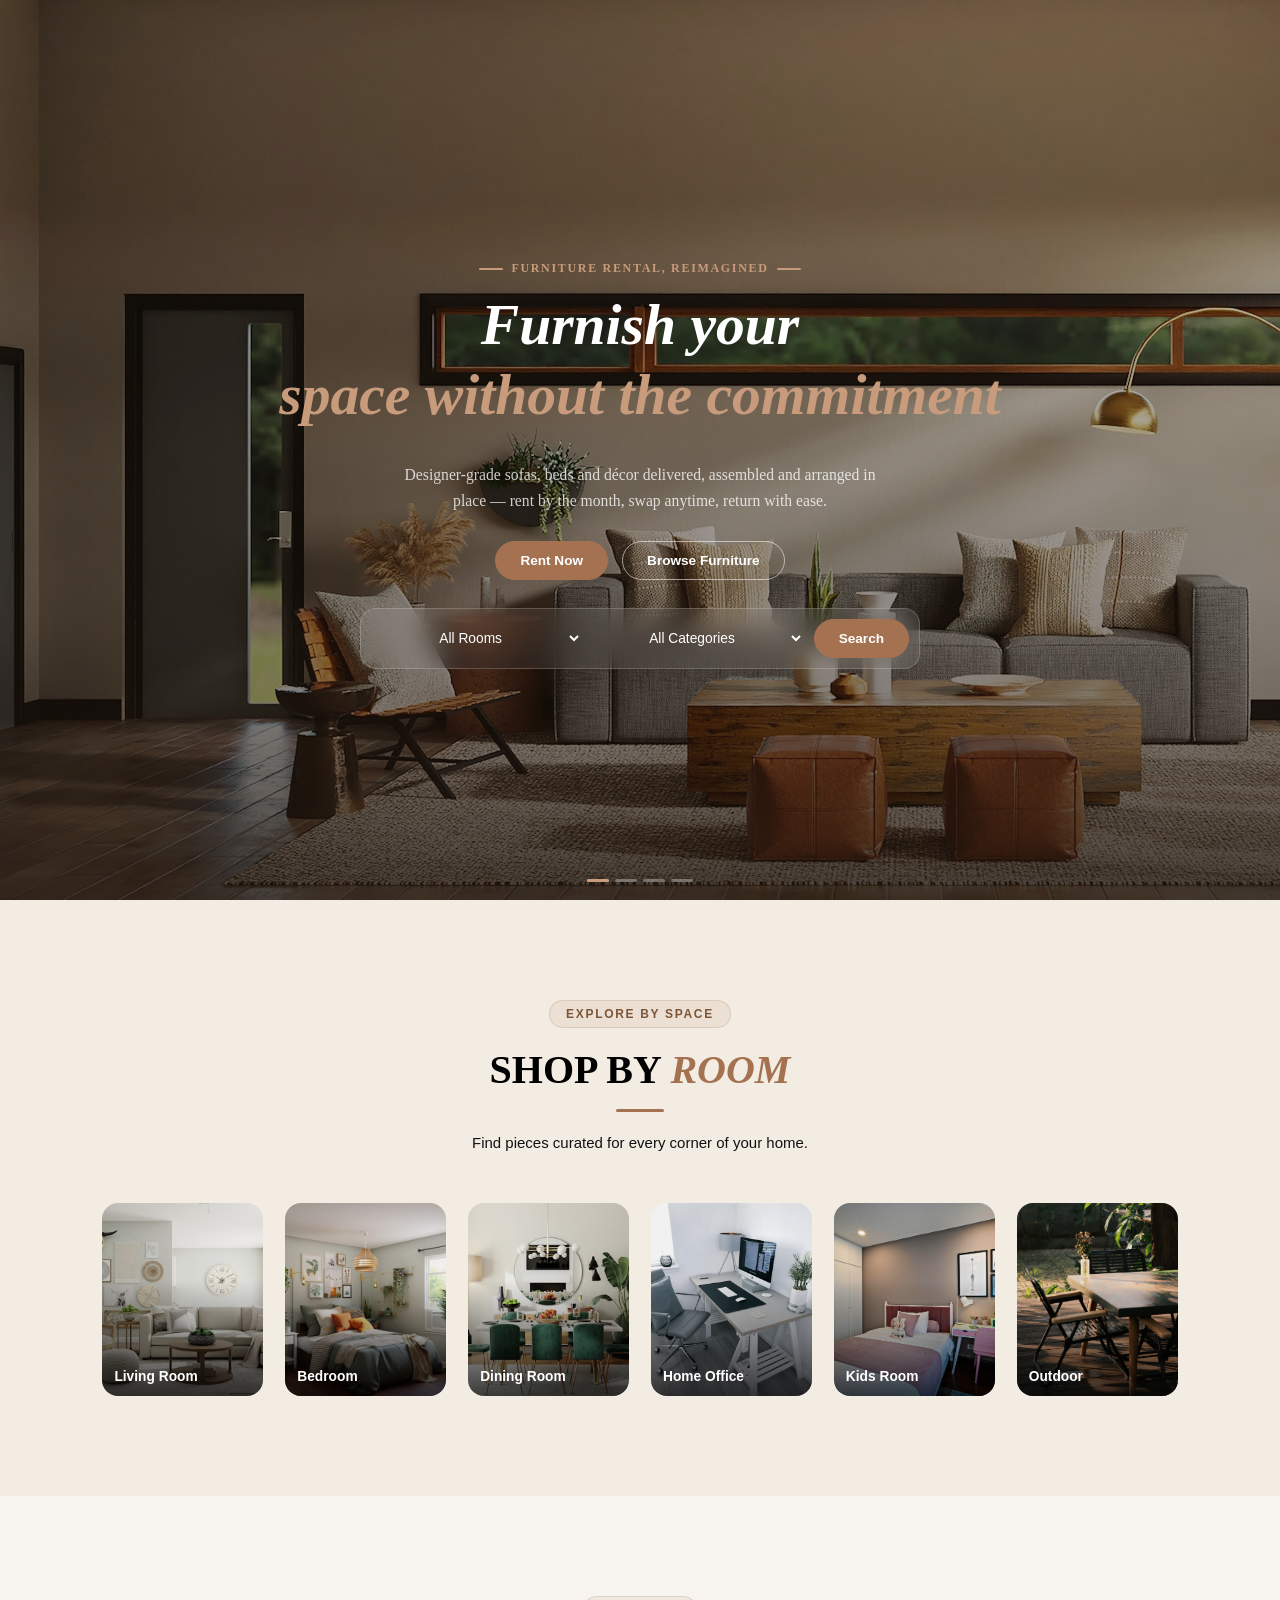
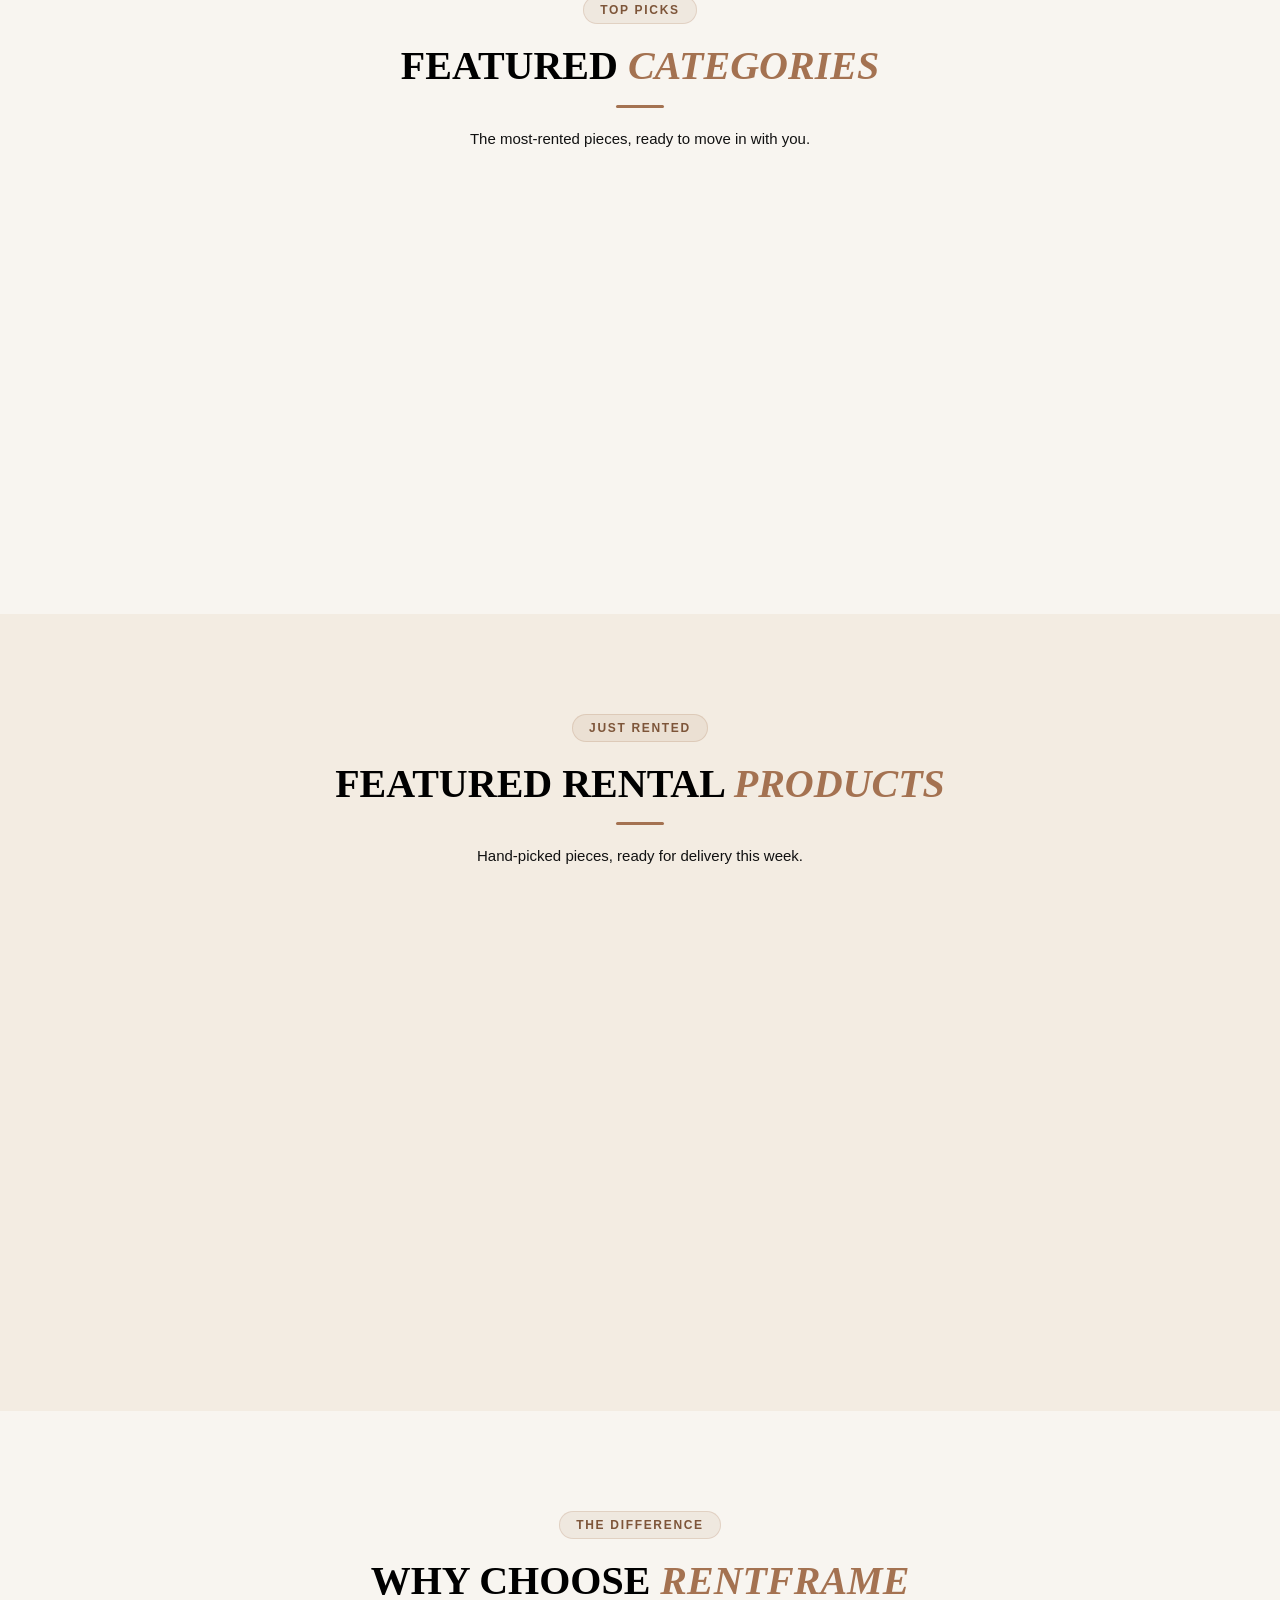
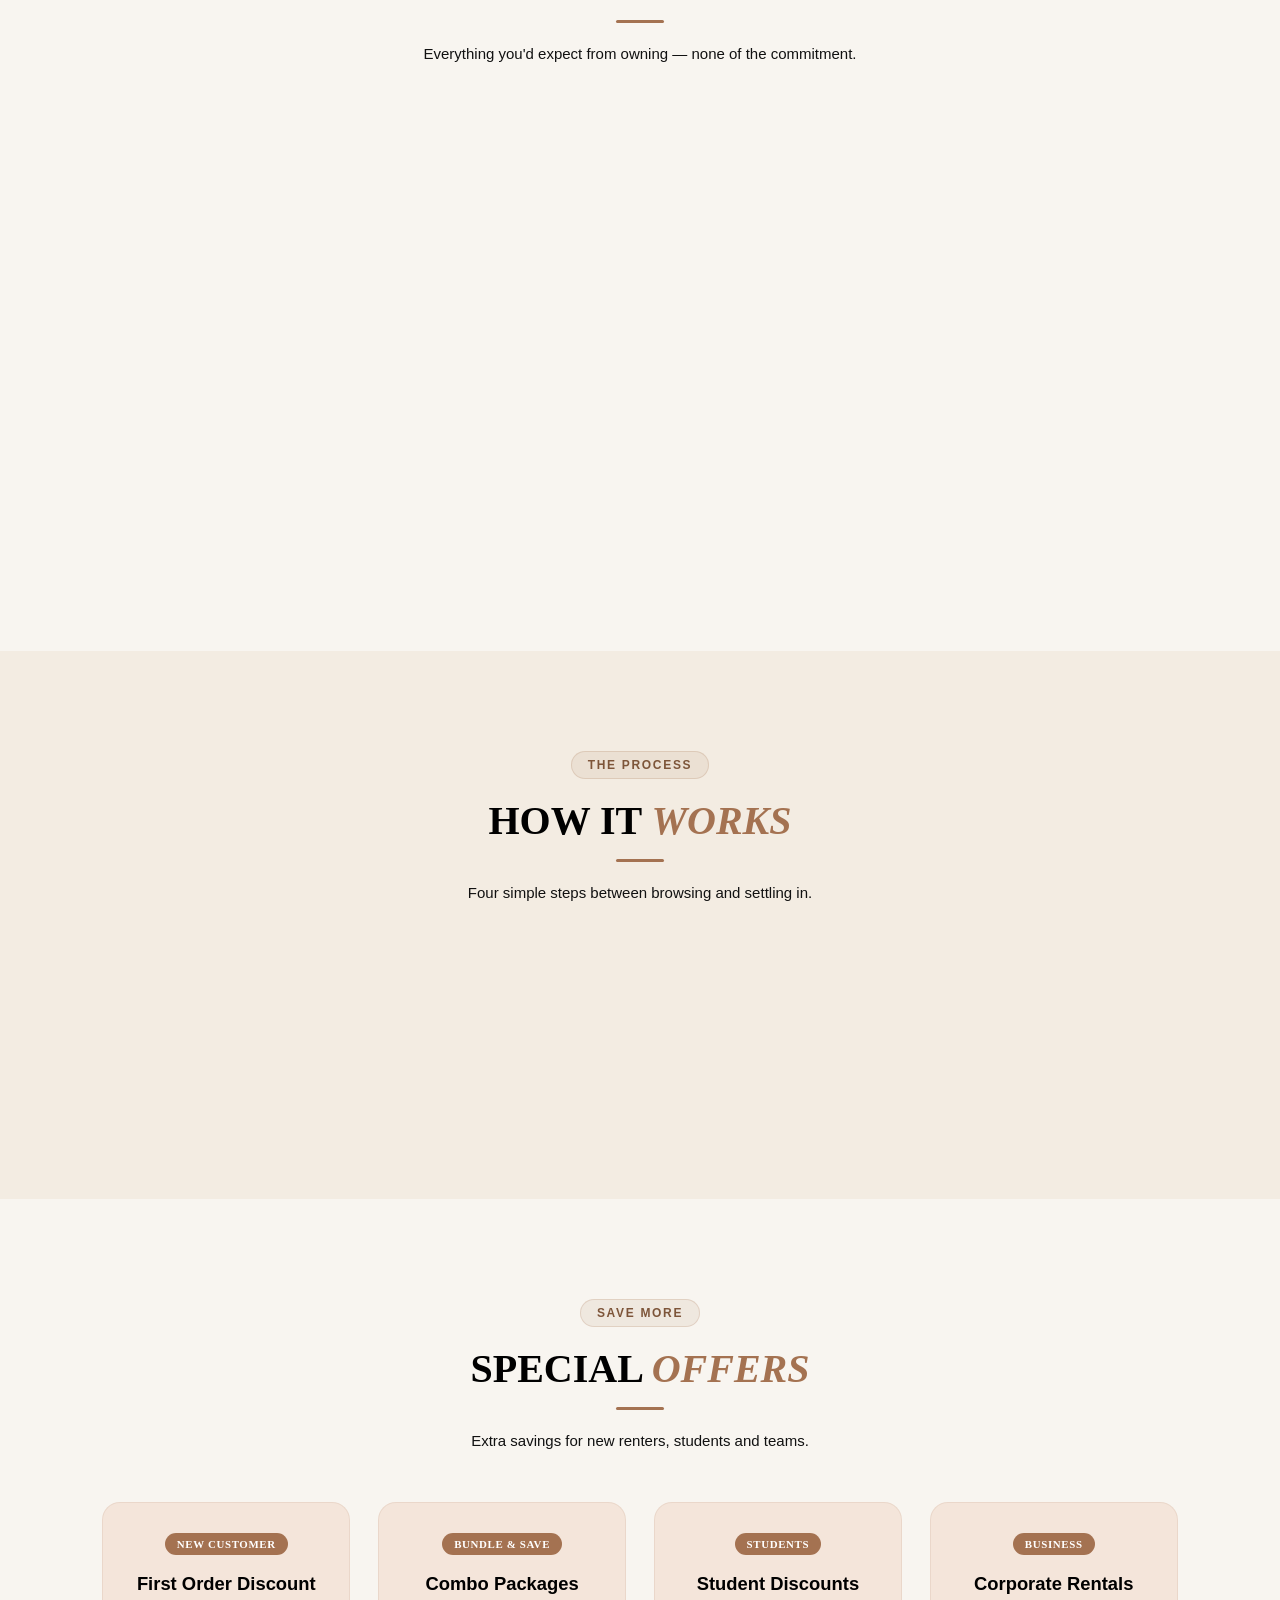
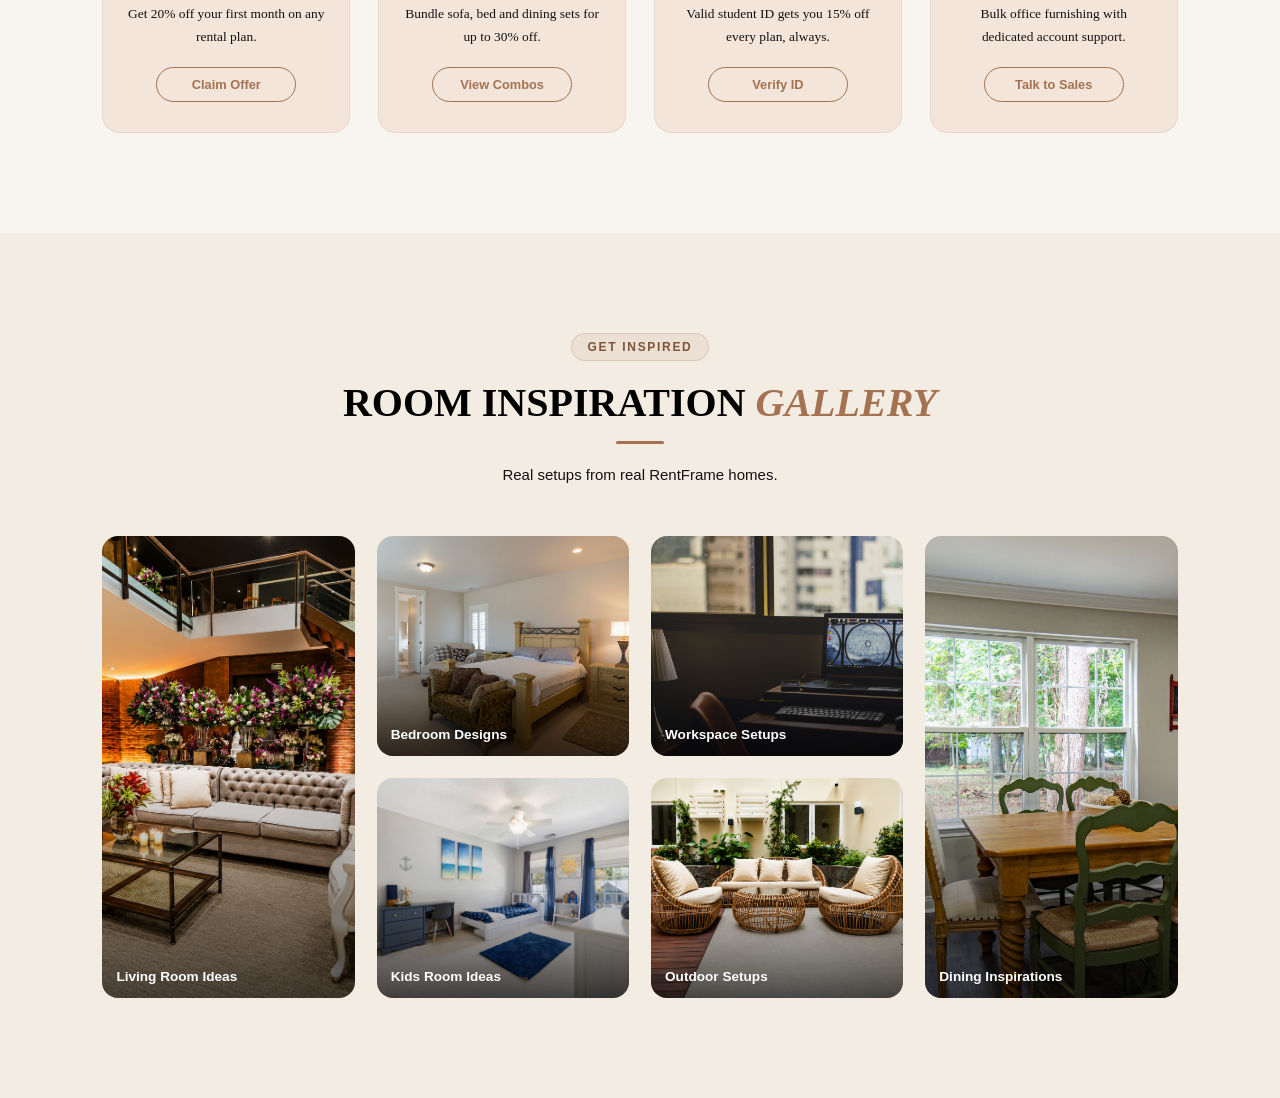
==== index.html @ 3fad18ee "Initial commit" ====
<!DOCTYPE html>
<html lang="en">

<head>
  <meta charset="UTF-8">
  <meta name="viewport" content="width=device-width, initial-scale=1.0">
  <title>Rent Frame Home page</title>
  <link rel="icon" type="image/png" href="../Images/logo.png">

  <link rel="preload" href="../css/navbar.css" as="style">
  <link rel="stylesheet" href="../global.css">

  <link rel="stylesheet" href="../index.css">
</head>

<body>
  <div id="site-navbar"></div>

  <section class="hero" id="hero">
    <div class="hero-bg" id="heroBg">
      <div class="slide slide-1 active" role="img" aria-label="Warm-toned living room scene">
        <img src="../Images/inherobg1.jpg" alt="" loading="eager" onerror="this.style.display='none'">
      </div>
      <div class="slide slide-2" role="img" aria-label="Warm-toned bedroom scene">
        <img src="../Images/inherobg1.jpg" alt="" loading="lazy" onerror="this.style.display='none'">
      </div>
      <div class="slide slide-3" role="img" aria-label="Warm-toned dining room scene">
        <img src="../Images/inherobg1.jpg" alt="" loading="lazy" onerror="this.style.display='none'">
      </div>
      <div class="slide slide-4" role="img" aria-label="Warm-toned home office scene">
        <img src="../Images/inherobg1.jpg" alt="" loading="lazy" onerror="this.style.display='none'">
      </div>
      <div class="hero-bg-dots" id="heroDots">
        <span class="active"></span><span></span><span></span><span></span>
      </div>
    </div>

    <div class="hero-inner">
      <div class="eyebrow reveal">Furniture Rental, Reimagined</div>
      <h1 class="reveal" id="heroHeadline">
        <span class="static-part">Furnish your </span><span class="cycle-word" id="cycleWord"></span><span class="caret"
          id="caret"></span>
      </h1>
      <p class="hero-desc reveal">Designer-grade sofas, beds and décor delivered, assembled and arranged in place — rent
        by the month, swap anytime, return with ease.</p>
      <div class="hero-btn-row reveal">
        <a href="#products" class="btn-primary">Rent Now</a>
        <a href="#categories" class="btn-outline">Browse Furniture</a>
      </div>
      <div class="hero-search reveal">
        <select>
          <option>All Rooms</option>
          <option>Living Room</option>
          <option>Bedroom</option>
          <option>Dining Room</option>
          <option>Home Office</option>
        </select>
        <select>
          <option>All Categories</option>
          <option>Sofas</option>
          <option>Beds</option>
          <option>Dining Sets</option>
          <option>Wardrobes</option>
        </select>
        <button class="btn-primary">Search</button>
      </div>
    </div>
  </section>

  <script>
    (function () {


      const slides = document.querySelectorAll('#heroBg .slide');
      const dots = document.querySelectorAll('#heroDots span');
      let bgIndex = 0;
      const BG_INTERVAL = 6000; // ms per slide, matches dot-fill animation

      function goToSlide(i) {
        if (!slides.length || !dots.length) return;
        slides[bgIndex].classList.remove('active');
        dots[bgIndex].classList.remove('active');
        dots[bgIndex].classList.add('done');
        bgIndex = i;
        slides[bgIndex].classList.add('active');
        dots.forEach(d => d.classList.remove('done'));
        dots[bgIndex].classList.add('active');
      }

      if (slides.length && dots.length) {
        setInterval(() => {
          const next = (bgIndex + 1) % slides.length;
          goToSlide(next);
        }, BG_INTERVAL);
      }


      const words = ['space without the commitment', 'home on your own terms', 'life without a lease', 'story, one room at a time'];
      const cycleWordEl = document.getElementById('cycleWord');

      const TYPE_SPEED = 45;     // ms per character while typing
      const DELETE_SPEED = 28;   // ms per character while deleting
      const HOLD_TIME = 1900;    // ms to hold full phrase before deleting
      const GAP_TIME = 350;      // ms pause before typing next phrase

      let wordIndex = 0;
      let charIndex = 0;
      let deleting = false;

      function typeLoop() {
        const current = words[wordIndex];

        if (!deleting) {
          charIndex++;
          cycleWordEl.textContent = current.slice(0, charIndex);
          if (charIndex === current.length) {
            deleting = true;
            setTimeout(typeLoop, HOLD_TIME);
            return;
          }
          setTimeout(typeLoop, TYPE_SPEED);
        } else {
          charIndex--;
          cycleWordEl.textContent = current.slice(0, charIndex);
          if (charIndex === 0) {
            deleting = false;
            wordIndex = (wordIndex + 1) % words.length;
            setTimeout(typeLoop, GAP_TIME);
            return;
          }
          setTimeout(typeLoop, DELETE_SPEED);
        }
      }

      if (cycleWordEl) {

        if (window.matchMedia('(prefers-reduced-motion: reduce)').matches) {
          let idx = 0;
          cycleWordEl.textContent = words[0];
          setInterval(() => {
            idx = (idx + 1) % words.length;
            cycleWordEl.textContent = words[idx];
          }, 2600);
        } else {
          typeLoop();
        }
      }


      const currentPath = window.location.pathname.split('/').pop() || 'index.html';
      document.querySelectorAll('.nav-link, .dropdown-link').forEach(link => {
        const href = link.getAttribute('href');
        if (href && href.split('/').pop() === currentPath) {
          link.classList.add('active');
        }
      });

    })();
  </script>


  <section class="section sbg2" id="shop-by-room">
    <div class="section-heading reveal">
      <span class="eyebrow">Explore by Space</span>
      <h2>Shop by <span class="accent">Room</span></h2>
      <div class="divider"></div>
      <p>Find pieces curated for every corner of your home.</p>
    </div>
    <div class="grid room-grid reveal-stagger reveal">
      <a href="#" class="room-card" style="--i:0"><img src="../Images/cat1.jpg" alt="Living room"
          loading="lazy"><span>Living Room</span></a>
      <a href="#" class="room-card" style="--i:1"><img src="../Images/cat2.jpg" alt="Bedroom"
          loading="lazy"><span>Bedroom</span></a>
      <a href="#" class="room-card" style="--i:2"><img src="../Images/cat3.jpg" alt="Dining room"
          loading="lazy"><span>Dining Room</span></a>
      <a href="#" class="room-card" style="--i:3"><img src="../Images/cat4.jpg" alt="Home office"
          loading="lazy"><span>Home Office</span></a>
      <a href="#" class="room-card" style="--i:4"><img src="../Images/cat5.jpg" alt="Kids room"
          loading="lazy"><span>Kids Room</span></a>
      <a href="#" class="room-card" style="--i:5"><img src="../Images/cat6.jpg" alt="Outdoor furniture"
          loading="lazy"><span>Outdoor</span></a>
    </div>
  </section>
  <script>
    (function () {
      const section = document.getElementById('shop-by-room');
      const cards = section.querySelectorAll('.room-card');


      const revealEls = section.querySelectorAll('.reveal, .reveal-stagger');
      if (!('IntersectionObserver' in window)) {
        revealEls.forEach(el => el.classList.add('in-view'));
      } else {
        const observer = new IntersectionObserver((entries) => {
          entries.forEach(entry => {
            if (entry.isIntersecting) {
              entry.target.classList.add('in-view');
              observer.unobserve(entry.target);
            }
          });
        }, { threshold: 0.15, rootMargin: '0px 0px -60px 0px' });
        revealEls.forEach(el => observer.observe(el));
      }

      /* ---- Touch-friendly hover: tap zooms image + label,
         second tap (or tap elsewhere) navigates/releases ---- */
      const isTouch = window.matchMedia('(hover: none)').matches;

      if (isTouch) {
        cards.forEach(card => {
          card.addEventListener('click', function (e) {
            if (!card.classList.contains('tapped')) {
              e.preventDefault();
              cards.forEach(c => c.classList.remove('tapped'));
              card.classList.add('tapped');
            }

          });
        });

        document.addEventListener('click', function (e) {
          if (!e.target.closest('.room-card')) {
            cards.forEach(c => c.classList.remove('tapped'));
          }
        });
      }
    })();
  </script>

  <section class="section sbg1" id="featured-categories">
    <div class="section-heading reveal">
      <span class="eyebrow">Top Picks</span>
      <h2>Featured <span class="accent">Categories</span></h2>
      <div class="divider"></div>
      <p>The most-rented pieces, ready to move in with you.</p>
    </div>
    <div class="grid cat-chip-grid reveal-stagger reveal">
      <div class="glass-card cat-chip" style="--i:0">
        <div class="cat-chip-icon"><svg viewBox="0 0 24 24" fill="none" stroke="currentColor" stroke-width="1.8">
            <rect x="3" y="10" width="18" height="7" rx="2" />
            <path d="M5 17v3M19 17v3M5 10V7a2 2 0 012-2h10a2 2 0 012 2v3" />
          </svg></div><b>Sofas</b>
      </div>
      <div class="glass-card cat-chip" style="--i:1">
        <div class="cat-chip-icon"><svg viewBox="0 0 24 24" fill="none" stroke="currentColor" stroke-width="1.8">
            <path d="M3 10v9M21 10v9M3 14h18M6 10V6a2 2 0 012-2h8a2 2 0 012 2v4" />
          </svg></div><b>Beds</b>
      </div>
      <div class="glass-card cat-chip" style="--i:2">
        <div class="cat-chip-icon"><svg viewBox="0 0 24 24" fill="none" stroke="currentColor" stroke-width="1.8">
            <rect x="4" y="6" width="16" height="9" rx="2" />
            <path d="M6 15v3M18 15v3" />
          </svg></div><b>Mattresses</b>
      </div>
      <div class="glass-card cat-chip" style="--i:3">
        <div class="cat-chip-icon"><svg viewBox="0 0 24 24" fill="none" stroke="currentColor" stroke-width="1.8">
            <path d="M4 16h16M6 16V9a2 2 0 012-2h8a2 2 0 012 2v7M9 16v3M15 16v3" />
          </svg></div><b>Dining Sets</b>
      </div>
      <div class="glass-card cat-chip" style="--i:4">
        <div class="cat-chip-icon"><svg viewBox="0 0 24 24" fill="none" stroke="currentColor" stroke-width="1.8">
            <rect x="4" y="4" width="16" height="11" rx="1.5" />
            <path d="M9 20h6M12 15v5" />
          </svg></div><b>TV Units</b>
      </div>
      <div class="glass-card cat-chip" style="--i:5">
        <div class="cat-chip-icon"><svg viewBox="0 0 24 24" fill="none" stroke="currentColor" stroke-width="1.8">
            <path d="M4 20V9l8-5 8 5v11M9 20v-6h6v6" />
          </svg></div><b>Study Tables</b>
      </div>
      <div class="glass-card cat-chip" style="--i:6">
        <div class="cat-chip-icon"><svg viewBox="0 0 24 24" fill="none" stroke="currentColor" stroke-width="1.8">
            <rect x="5" y="3" width="14" height="18" rx="2" />
            <path d="M12 3v18" />
          </svg></div><b>Wardrobes</b>
      </div>
      <div class="glass-card cat-chip" style="--i:7">
        <div class="cat-chip-icon"><svg viewBox="0 0 24 24" fill="none" stroke="currentColor" stroke-width="1.8">
            <rect x="3" y="12" width="18" height="4" rx="1" />
            <path d="M5 16v3M19 16v3" />
          </svg></div><b>Coffee Tables</b>
      </div>
    </div>
  </section>
  <script>
    (function () {
      const section = document.getElementById('featured-categories');
      const chips = section.querySelectorAll('.cat-chip');


      const revealEls = section.querySelectorAll('.reveal, .reveal-stagger');
      if (!('IntersectionObserver' in window)) {
        revealEls.forEach(el => el.classList.add('in-view'));
      } else {
        const observer = new IntersectionObserver((entries) => {
          entries.forEach(entry => {
            if (entry.isIntersecting) {
              entry.target.classList.add('in-view');
              observer.unobserve(entry.target);
            }
          });
        }, { threshold: 0.15, rootMargin: '0px 0px -60px 0px' });
        revealEls.forEach(el => observer.observe(el));
      }


      chips.forEach(chip => {
        chip.addEventListener('click', () => {
          chips.forEach(c => c.classList.remove('tapped'));
          chip.classList.add('tapped');
          const category = chip.querySelector('b').textContent.trim();


          console.log('Selected category:', category);
        });
      });
    })();
  </script>

  <section class="section sbg2" id="products">
    <div class="section-heading reveal">
      <span class="eyebrow">Just Rented</span>
      <h2>Featured Rental <span class="accent">Products</span></h2>
      <div class="divider"></div>
      <p>Hand-picked pieces, ready for delivery this week.</p>
    </div>
    <div class="grid product-grid reveal-stagger reveal">
      <div class="glass-card product-card" style="--i:0">
        <div class="product-media">
          <img src="../Images/fea1.jpg" alt="Modular sofa set" loading="lazy">
          <button class="product-wishlist" aria-label="Add to wishlist"><svg viewBox="0 0 24 24" fill="none"
              stroke="currentColor" stroke-width="1.8">
              <path
                d="M12 21s-7.5-4.9-10-9.2C.4 8.4 2 4.5 5.7 4a5 5 0 016.3 2.6A5 5 0 0118.3 4c3.7.5 5.3 4.4 3.7 7.8C19.5 16.1 12 21 12 21z" />
            </svg></button>

        </div>
        <div class="product-info">
          <div class="p-cat">Living Room</div>
          <h4>Modular Sofa Set — 5 Seater</h4>
          <div class="p-rating"><span class="stars">★★★★★</span> 4.8 (216)</div>
          <div class="p-price"><span class="now">₹1,299/mo</span><span class="old">₹1,899</span></div>
          <a href="service-detail.html" class="btn-primary btn-sm">Rent Now</a>
        </div>
      </div>
      <div class="glass-card product-card" style="--i:1">
        <div class="product-media">
          <img src="../Images/fea2.jpg" alt="Queen bed frame" loading="lazy">
          <button class="product-wishlist" aria-label="Add to wishlist"><svg viewBox="0 0 24 24" fill="none"
              stroke="currentColor" stroke-width="1.8">
              <path
                d="M12 21s-7.5-4.9-10-9.2C.4 8.4 2 4.5 5.7 4a5 5 0 016.3 2.6A5 5 0 0118.3 4c3.7.5 5.3 4.4 3.7 7.8C19.5 16.1 12 21 12 21z" />
            </svg></button>

        </div>
        <div class="product-info">
          <div class="p-cat">Bedroom</div>
          <h4>Wooden Queen Bed Frame</h4>
          <div class="p-rating"><span class="stars">★★★★★</span> 4.7 (184)</div>
          <div class="p-price"><span class="now">₹899/mo</span><span class="old">₹1,299</span></div>
          <a href="service-detail.html" class="btn-primary btn-sm">Rent Now</a>
        </div>
      </div>
      <div class="glass-card product-card" style="--i:2">
        <div class="product-media">
          <img src="../Images/cat7.png" alt="Six seater dining set" loading="lazy">
          <button class="product-wishlist" aria-label="Add to wishlist"><svg viewBox="0 0 24 24" fill="none"
              stroke="currentColor" stroke-width="1.8">
              <path
                d="M12 21s-7.5-4.9-10-9.2C.4 8.4 2 4.5 5.7 4a5 5 0 016.3 2.6A5 5 0 0118.3 4c3.7.5 5.3 4.4 3.7 7.8C19.5 16.1 12 21 12 21z" />
            </svg></button>

        </div>
        <div class="product-info">
          <div class="p-cat">Dining</div>
          <h4>6-Seater Dining Set</h4>
          <div class="p-rating"><span class="stars">★★★★★</span> 4.9 (97)</div>
          <div class="p-price"><span class="now">₹1,099/mo</span><span class="old">₹1,599</span></div>
          <a href="service-detail.html" class="btn-primary btn-sm">Rent Now</a>
        </div>
      </div>
      <div class="glass-card product-card" style="--i:3">
        <div class="product-media">
          <img src="../Images/fea4.jpg" alt="Ergonomic office desk setup" loading="lazy">
          <button class="product-wishlist" aria-label="Add to wishlist"><svg viewBox="0 0 24 24" fill="none"
              stroke="currentColor" stroke-width="1.8">
              <path
                d="M12 21s-7.5-4.9-10-9.2C.4 8.4 2 4.5 5.7 4a5 5 0 016.3 2.6A5 5 0 0118.3 4c3.7.5 5.3 4.4 3.7 7.8C19.5 16.1 12 21 12 21z" />
            </svg></button>

        </div>
        <div class="product-info">
          <div class="p-cat">Home Office</div>
          <h4>Ergonomic Desk &amp; Chair Set</h4>
          <div class="p-rating"><span class="stars">★★★★★</span> 4.6 (142)</div>
          <div class="p-price"><span class="now">₹749/mo</span><span class="old">₹1,099</span></div>
          <a href="service-detail.html" class="btn-primary btn-sm">Rent Now</a>
        </div>
      </div>
    </div>
  </section>
  <script>
    (function () {
      const section = document.getElementById('products');


      const revealEls = section.querySelectorAll('.reveal, .reveal-stagger');
      if (!('IntersectionObserver' in window)) {
        revealEls.forEach(el => el.classList.add('in-view'));
      } else {
        const observer = new IntersectionObserver((entries) => {
          entries.forEach(entry => {
            if (entry.isIntersecting) {
              entry.target.classList.add('in-view');
              observer.unobserve(entry.target);
            }
          });
        }, { threshold: 0.15, rootMargin: '0px 0px -60px 0px' });
        revealEls.forEach(el => observer.observe(el));
      }


      section.querySelectorAll('.product-wishlist').forEach(btn => {
        btn.addEventListener('click', (e) => {
          e.preventDefault();
          e.stopPropagation();
          btn.classList.toggle('active');
          const title = btn.closest('.product-card').querySelector('h4').textContent.trim();
          console.log(btn.classList.contains('active') ? `Added to wishlist: ${title}` : `Removed from wishlist: ${title}`);

        });
      });


      section.querySelectorAll('.product-quick').forEach(btn => {
        btn.addEventListener('click', () => {
          const card = btn.closest('.product-card');
          const title = card.querySelector('h4').textContent.trim();
          const price = card.querySelector('.p-price .now').textContent.trim();
          const img = card.querySelector('img').src;

          console.log('Quick view:', { title, price, img });
          alert(`${title}\n${price}\n\n(Hook this up to your quick-view modal.)`);
        });
      });


      const isTouch = window.matchMedia('(hover: none)').matches;
      if (isTouch) {
        section.querySelectorAll('.product-card').forEach(card => {
          card.addEventListener('click', function (e) {
            if (e.target.closest('.product-wishlist, .product-quick, .btn-primary')) return;
            section.querySelectorAll('.product-card').forEach(c => { if (c !== card) c.classList.remove('touched'); });
            card.classList.toggle('touched');
          });
        });
      }
    })();
  </script>


  <section class="section sbg1" id="why-choose">
    <div class="section-heading reveal">
      <span class="eyebrow">The Difference</span>
      <h2>Why Choose <span class="accent">RentFrame</span></h2>
      <div class="divider"></div>
      <p>Everything you'd expect from owning — none of the commitment.</p>
    </div>
    <div class="grid why-grid reveal-stagger reveal">
      <div class="glass-card why-card" style="--i:0">
        <div class="why-icon"><svg viewBox="0 0 24 24" fill="none" stroke="currentColor" stroke-width="1.8">
            <rect x="1" y="6" width="15" height="12" rx="1.5" />
            <path d="M16 10h4l3 3v5h-7z" />
          </svg></div>
        <h4>Free Delivery &amp; Installation</h4>
        <p>Our crew delivers, assembles and clears packaging — no effort on your part.</p>
      </div>
      <div class="glass-card why-card" style="--i:1">
        <div class="why-icon"><svg viewBox="0 0 24 24" fill="none" stroke="currentColor" stroke-width="1.8">
            <path d="M17 9V7a5 5 0 00-10 0v2M5 9h14l-1 12H6L5 9z" />
          </svg></div>
        <h4>Affordable Monthly Plans</h4>
        <p>Spread the cost across flexible terms starting from just ₹399/month.</p>
      </div>
      <div class="glass-card why-card" style="--i:2">
        <div class="why-icon"><svg viewBox="0 0 24 24" fill="none" stroke="currentColor" stroke-width="1.8">
            <path d="M5 12l5 5L19 7" />
          </svg></div>
        <h4>Easy Returns</h4>
        <p>Book a pickup online — no penalties for standard wear and tear.</p>
      </div>
      <div class="glass-card why-card" style="--i:3">
        <div class="why-icon"><svg viewBox="0 0 24 24" fill="none" stroke="currentColor" stroke-width="1.8">
            <path d="M12 2l3 6 7 1-5 5 1 7-6-3-6 3 1-7-5-5 7-1z" />
          </svg></div>
        <h4>Premium Quality Furniture</h4>
        <p>Every piece is quality-checked and cleaned before it reaches your door.</p>
      </div>
      <div class="glass-card why-card" style="--i:4">
        <div class="why-icon"><svg viewBox="0 0 24 24" fill="none" stroke="currentColor" stroke-width="1.8">
            <circle cx="12" cy="12" r="9" />
            <path d="M12 7v5l3 3" />
          </svg></div>
        <h4>Regular Maintenance</h4>
        <p>Scheduled check-ins keep every rented piece in top condition.</p>
      </div>
      <div class="glass-card why-card" style="--i:5">
        <div class="why-icon"><svg viewBox="0 0 24 24" fill="none" stroke="currentColor" stroke-width="1.8">
            <path d="M4 4l16 16M4 20L20 4" />
          </svg></div>
        <h4>Flexible Rental Duration</h4>
        <p>Rent for 3, 12 or 24 months — switch or extend whenever needed.</p>
      </div>
    </div>
  </section>
  <script>
    (function () {
      const section = document.getElementById('why-choose');


      const revealEls = section.querySelectorAll('.reveal, .reveal-stagger');
      if (!('IntersectionObserver' in window)) {
        revealEls.forEach(el => el.classList.add('in-view'));
      } else {
        const observer = new IntersectionObserver((entries) => {
          entries.forEach(entry => {
            if (entry.isIntersecting) {
              entry.target.classList.add('in-view');
              observer.unobserve(entry.target);
            }
          });
        }, { threshold: 0.15, rootMargin: '0px 0px -60px 0px' });
        revealEls.forEach(el => observer.observe(el));
      }


      const isTouch = window.matchMedia('(hover: none)').matches;
      if (isTouch) {
        section.querySelectorAll('.why-card').forEach(card => {
          card.addEventListener('click', function () {
            section.querySelectorAll('.why-card').forEach(c => { if (c !== card) c.classList.remove('tapped'); });
            card.classList.toggle('tapped');
          });
        });
      }
    })();
  </script>
  <section class="section sbg2" id="how-it-works">
    <div class="section-heading reveal">
      <span class="eyebrow">The Process</span>
      <h2>How It <span class="accent">Works</span></h2>
      <div class="divider"></div>
      <p>Four simple steps between browsing and settling in.</p>
    </div>
    <div class="grid how-grid reveal-stagger reveal">
      <div class="how-step" style="--i:0">
        <div class="how-num">01</div>
        <h4>Browse Products</h4>
        <p>Filter by room, style and budget to build your rental cart.</p>
      </div>
      <div class="how-step" style="--i:1">
        <div class="how-num">02</div>
        <h4>Choose Rental Duration</h4>
        <p>Pick a term that suits your stay — 3, 12 or 24 months.</p>
      </div>
      <div class="how-step" style="--i:2">
        <div class="how-num">03</div>
        <h4>Schedule Delivery</h4>
        <p>Choose a delivery window that fits your schedule.</p>
      </div>
      <div class="how-step" style="--i:3">
        <div class="how-num">04</div>
        <h4>Enjoy Your Furniture</h4>
        <p>We assemble it in place — you just move in and relax.</p>
      </div>
    </div>
  </section>
  <script>
    (function () {
      const section = document.getElementById('how-it-works');


      const revealEls = section.querySelectorAll('.reveal, .reveal-stagger');
      if (!('IntersectionObserver' in window)) {
        revealEls.forEach(el => el.classList.add('in-view'));
      } else {
        const observer = new IntersectionObserver((entries) => {
          entries.forEach(entry => {
            if (entry.isIntersecting) {
              entry.target.classList.add('in-view');
              observer.unobserve(entry.target);
            }
          });
        }, { threshold: 0.15, rootMargin: '0px 0px -60px 0px' });
        revealEls.forEach(el => observer.observe(el));
      }


      const isTouch = window.matchMedia('(hover: none)').matches;
      if (isTouch) {
        section.querySelectorAll('.how-step').forEach(step => {
          step.addEventListener('click', function () {
            section.querySelectorAll('.how-step').forEach(s => { if (s !== step) s.classList.remove('tapped'); });
            step.classList.toggle('tapped');
          });
        });
      }
    })();
  </script>

  <section class="section sbg1" id="offers">
    <div class="section-heading reveal">
      <span class="eyebrow">Save More</span>
      <h2>Special <span class="accent">Offers</span></h2>
      <div class="divider"></div>
      <p>Extra savings for new renters, students and teams.</p>
    </div>
    <div class="grid offer-grid reveal-stagger reveal">
      <div class="glass-card offer-card" style="--i:0">
        <span class="offer-tag">New Customer</span>
        <h4>First Order Discount</h4>
        <p>Get 20% off your first month on any rental plan.</p>
        <a href="#" class="btn-outline btn-sm">Claim Offer</a>
      </div>
      <div class="glass-card offer-card" style="--i:1">
        <span class="offer-tag">Bundle &amp; Save</span>
        <h4>Combo Packages</h4>
        <p>Bundle sofa, bed and dining sets for up to 30% off.</p>
        <a href="#" class="btn-outline btn-sm">View Combos</a>
      </div>
      <div class="glass-card offer-card" style="--i:2">
        <span class="offer-tag">Students</span>
        <h4>Student Discounts</h4>
        <p>Valid student ID gets you 15% off every plan, always.</p>
        <a href="#" class="btn-outline btn-sm">Verify ID</a>
      </div>
      <div class="glass-card offer-card" style="--i:3">
        <span class="offer-tag">Business</span>
        <h4>Corporate Rentals</h4>
        <p>Bulk office furnishing with dedicated account support.</p>
        <a href="#" class="btn-outline btn-sm">Talk to Sales</a>
      </div>
    </div>
  </section>
  <script>
    (function () {
      const section = document.getElementById('offers');


      const revealEls = section.querySelectorAll('.reveal, .reveal-stagger');
      if (!('IntersectionObserver' in window)) {
        revealEls.forEach(el => el.classList.add('in-view'));
      } else {
        const observer = new IntersectionObserver((entries) => {
          entries.forEach(entry => {
            if (entry.isIntersecting) {
              entry.target.classList.add('in-view');
              observer.unobserve(entry.target);
            }
          });
        }, { threshold: 0.15, rootMargin: '0px 0px -60px 0px' });
        revealEls.forEach(el => observer.observe(el));
      }


      section.querySelectorAll('.offer-card a').forEach(link => {
        link.addEventListener('click', function (e) {
          const card = link.closest('.offer-card');
          const offerName = card.querySelector('h4').textContent.trim();
          console.log('Offer clicked:', offerName);


        });
      });
    })();
  </script>

  <section class="section sbg2" id="gallery">
    <div class="section-heading reveal">
      <span class="eyebrow">Get Inspired</span>
      <h2>Room Inspiration <span class="accent">Gallery</span></h2>
      <div class="divider"></div>
      <p>Real setups from real RentFrame homes.</p>
    </div>
    <div class="grid gallery-grid reveal-stagger reveal">
      <div class="gallery-item tall" style="--i:0"><img src="../Images/gal7.png" alt="Living room idea"
          loading="lazy"><span class="g-label">Living Room Ideas</span></div>
      <div class="gallery-item" style="--i:1"><img src="../Images/gal2.jpg" alt="Bedroom design" loading="lazy"><span
          class="g-label">Bedroom Designs</span></div>
      <div class="gallery-item" style="--i:2"><img src="../Images/gal3.jpg" alt="Workspace setup" loading="lazy"><span
          class="g-label">Workspace Setups</span></div>
      <div class="gallery-item tall" style="--i:3"><img src="../Images/gal5.jpg" alt="Dining inspiration"
          loading="lazy"><span class="g-label">Dining Inspirations</span></div>
      <div class="gallery-item" style="--i:4"><img src="../Images/gal4.jpg" alt="Kids room design" loading="lazy"><span
          class="g-label">Kids Room Ideas</span></div>
      <div class="gallery-item" style="--i:5"><img src="../Images/gal8.png" alt="Outdoor patio setup"
          loading="lazy"><span class="g-label">Outdoor Setups</span></div>
    </div>
  </section>
  <script>
    (function () {
      const section = document.getElementById('gallery');
      const items = section.querySelectorAll('.gallery-item');


      const revealEls = section.querySelectorAll('.reveal, .reveal-stagger');
      if (!('IntersectionObserver' in window)) {
        revealEls.forEach(el => el.classList.add('in-view'));
      } else {
        const observer = new IntersectionObserver((entries) => {
          entries.forEach(entry => {
            if (entry.isIntersecting) {
              entry.target.classList.add('in-view');
              observer.unobserve(entry.target);
            }
          });
        }, { threshold: 0.15, rootMargin: '0px 0px -60px 0px' });
        revealEls.forEach(el => observer.observe(el));
      }


      const lightbox = document.createElement('div');
      lightbox.className = 'gallery-lightbox';
      lightbox.innerHTML = `
    <div class="gallery-lightbox-inner">
      <img src="" alt="">
      <span class="gallery-lightbox-caption"></span>
      <button class="gallery-lightbox-close" aria-label="Close">&times;</button>
    </div>`;
      document.body.appendChild(lightbox);

      const lbImg = lightbox.querySelector('img');
      const lbCaption = lightbox.querySelector('.gallery-lightbox-caption');
      const lbClose = lightbox.querySelector('.gallery-lightbox-close');

      items.forEach(item => {
        item.addEventListener('click', () => {
          const img = item.querySelector('img');
          lbImg.src = img.src;
          lbImg.alt = img.alt;
          lbCaption.textContent = item.querySelector('.g-label').textContent;
          lightbox.classList.add('active');
          document.body.style.overflow = 'hidden';
        });
      });

      function closeLightbox() {
        lightbox.classList.remove('active');
        document.body.style.overflow = '';
      }
      lbClose.addEventListener('click', closeLightbox);
      lightbox.addEventListener('click', (e) => { if (e.target === lightbox) closeLightbox(); });
      document.addEventListener('keydown', (e) => { if (e.key === 'Escape') closeLightbox(); });
    })();
  </script>



  <script src="../js/navbar.js"></script>
  <div id="site-footer"></div>
  <script src="../js/footer.js"></script>
</body>

</html>
---- css/navbar.css ----
.navbar {
  position: fixed;
  top: 0;
  left: 0;
  right: 0;
  z-index: 1000;
  background: var(--card-bg);
  border-bottom: 1px solid var(--border);
  transition: background 0.3s ease, box-shadow 0.3s ease, border-color 0.3s ease;
}

.navbar.scrolled {
  box-shadow: var(--hover);
}

.navbar-container {
  margin: 0 auto;
  display: flex;
  align-items: center;
  justify-content: space-between;
  padding: 16px 8%;
  gap: 24px;
}


.navbar-logo {
  display: flex;
  align-items: center;
  gap: 11px;
  text-decoration: none;
  flex-shrink: 0;
}

.navbar-logo-icon-wrap {
  width: 35px;
  height: 35px;
  border-radius: 12px;
  padding: 4px;
  background: linear-gradient(135deg, var(--primary-light), var(--primary-dark));
  display: flex;
  align-items: center;
  justify-content: center;
  overflow: hidden;
  flex-shrink: 0;
  box-shadow: 0 6px 16px rgba(164, 114, 81, 0.32);
}

.navbar-logo-icon {
  width: 100%;
  height: 100%;
  object-fit: cover;
  display: block;
}

.navbar-logo-icon-fallback {
  color: #ffffff;
  font-family: 'Poppins', sans-serif;
  font-weight: 700;
  font-size: 19px;
}

.navbar-logo-text {
  font-family: 'Poppins', sans-serif;
  font-weight: 700;
  font-size: 22px;
  letter-spacing: -0.01em;
  color: var(--text-one);
  white-space: nowrap;
}

.navbar-logo-text span {
  color: var(--primary);
}


.navbar-menu {
  display: flex;
  align-items: center;
}

.navbar-list {
  display: flex;
  align-items: center;
  gap: 34px;
  list-style: none;
  margin: 0;
  padding: 0;
}

.nav-item {
  position: relative;
  display: flex;
  align-items: center;
}

.nav-link {
  font-family: 'Inter', sans-serif;
  font-weight: 600;
  font-size: 14.5px;
  color: var(--text-second);
  text-decoration: none;
  padding: 8px 1px;
  position: relative;
  transition: color 0.2s ease;
  white-space: nowrap;
}

.nav-link::after {
  content: "";
  position: absolute;
  left: 0;
  bottom: 2px;
  width: 0;
  height: 2px;
  border-radius: 2px;
  background: var(--primary);
  transition: width 0.25s ease;
}

.nav-link:hover,
.nav-link.active {
  color: var(--primary-dark);
}

.nav-link:hover::after,
.nav-link.active::after {
  width: 100%;
}

.dropdown-link.active {
  background: var(--primary-10);
  color: var(--primary-dark);
}


.dropdown {
  gap: 3px;
}

.dropdown-toggle {
  cursor: pointer;
  color: var(--text-second);
  font-size: 12px;
  user-select: none;
  transition: transform 0.25s ease, color 0.2s ease;
  padding: 4px;
}

.dropdown.open .dropdown-toggle,
.dropdown:hover .dropdown-toggle {
  color: var(--primary-dark);
  transform: rotate(180deg);
}

.dropdown-menu {
  position: absolute;
  top: calc(100% + 16px);
  left: 0;
  min-width: 168px;
  background: var(--card-bg);
  border: 1px solid var(--border);
  border-radius: 12px;
  box-shadow: var(--hover);
  padding: 8px;
  margin: 0;
  list-style: none;
  opacity: 0;
  visibility: hidden;
  transform: translateY(8px);
  transition: opacity 0.25s ease, transform 0.25s ease, visibility 0.25s ease;
  z-index: 10;
}

.dropdown:hover .dropdown-menu,
.dropdown.open .dropdown-menu {
  opacity: 1;
  visibility: visible;
  transform: translateY(0);
}

.dropdown-link {
  display: block;
  padding: 9px 14px;
  border-radius: 8px;
  color: var(--text-second);
  text-decoration: none;
  font-size: 13.5px;
  font-weight: 500;
  font-family: 'Inter', sans-serif;
  transition: background 0.2s ease, color 0.2s ease;
}

.dropdown-link:hover {
  background: var(--primary-10);
  color: var(--primary-dark);
}


.navbar-actions {
  display: flex;
  align-items: center;
  gap: 14px;
  flex-shrink: 0;
}

.icon-btn {
  width: 38px;
  height: 38px;
  border-radius: 50%;
  border: 1.5px solid var(--border);
  background: transparent;
  display: flex;
  align-items: center;
  justify-content: center;
  cursor: pointer;
  color: var(--text-second);
  transition: border-color 0.2s ease, color 0.2s ease, background 0.2s ease;
  flex-shrink: 0;
}

.icon-btn:hover {
  border-color: var(--primary);
  color: var(--primary-dark);
  background: var(--primary-10);
}

.icon-svg {
  width: 18px;
  height: 18px;
}


.icon-sun {
  display: none;
}

body.dark .icon-moon {
  display: none;
}

body.dark .icon-sun {
  display: block;
}

.btn-primary {
  display: inline-flex;
  align-items: center;
  justify-content: center;
  gap: 8px;
  padding: 10px 22px;
  border-radius: 999px;
  background: var(--primary);
  color: #fff;
  font-family: 'Inter', sans-serif;
  font-weight: 600;
  font-size: 14px;
  text-decoration: none;
  border: none;
  cursor: pointer;
  transition: background 0.2s ease, transform 0.2s ease;
  white-space: nowrap;
}

.btn-primary:hover {
  background: var(--primary-dark);
  transform: translateY(-1px);
}


.hamburger {
  display: none;
  flex-direction: column;
  justify-content: center;
  gap: 5px;
  width: 38px;
  height: 38px;
  background: none;
  border: none;
  cursor: pointer;
  padding: 0;
  flex-shrink: 0;
}

.hamburger span {
  width: 22px;
  height: 2px;
  background: var(--text-one);
  border-radius: 2px;
  transition: transform 0.3s ease, opacity 0.3s ease;
  margin: 0 auto;
}

.hamburger.active span:nth-child(1) {
  transform: translateY(7px) rotate(45deg);
}

.hamburger.active span:nth-child(2) {
  opacity: 0;
}

.hamburger.active span:nth-child(3) {
  transform: translateY(-7px) rotate(-45deg);
}


.navbar-overlay {
  position: fixed;
  inset: 0;
  background: rgba(0, 0, 0, 0.45);
  opacity: 0;
  visibility: hidden;
  transition: opacity 0.35s ease, visibility 0.35s ease;
  z-index: 900;
}

.navbar-overlay.active {
  opacity: 1;
  visibility: visible;
}


.nav-close {
  display: none;
  position: absolute;
  top: 20px;
  right: 20px;
  width: 36px;
  height: 36px;
  border-radius: 50%;
  border: 1.5px solid var(--border);
  background: transparent;
  color: var(--text-one);
  font-size: 22px;
  line-height: 1;
  cursor: pointer;
  align-items: center;
  justify-content: center;
  transition: border-color 0.2s ease, color 0.2s ease, background 0.2s ease;
}

.nav-close:hover {
  border-color: var(--primary);
  color: var(--primary-dark);
  background: var(--primary-10);
}



.menu-toolbar,
.menu-cta {
  display: none;
}

@media (max-width: 1024px) {

  .navbar-container {
    padding: 14px 5%;
  }


  .navbar-actions .header-only {
    display: none;
  }


  .navbar-menu {
    position: fixed;
    top: 0;
    right: -100%;
    width: 78%;
    max-width: 320px;
    height: 100vh;
    background: var(--card-bg);
    flex-direction: column;
    align-items: flex-start;
    padding: 96px 28px 40px;
    box-shadow: var(--hover);
    transition: right 0.35s ease;
    overflow-y: auto;
    z-index: 950;
  }

  .navbar-menu.active {
    right: 0;
  }

  .navbar-list {
    flex-direction: column;
    align-items: flex-start;
    gap: 4px;
    width: 100%;
  }

  .nav-item {
    width: 100%;
    flex-wrap: wrap;
    padding: 8px 0;
    border-bottom: 1px solid var(--border);
  }

  .nav-link {
    font-size: 15.5px;
    padding: 4px 0;
  }

  .dropdown {
    justify-content: space-between;
    width: 100%;
  }

  .dropdown-toggle {
    font-size: 14px;
  }

  .dropdown-menu {
    position: static;
    width: 100%;
    box-shadow: none;
    border: none;
    background: transparent;
    padding: 4px 0 4px 10px;
    margin-top: 4px;
    opacity: 1;
    visibility: visible;
    transform: none;
    display: none;
  }

  .dropdown.open .dropdown-menu {
    display: block;
  }


  .menu-toolbar {
    display: flex;
    align-items: center;
    gap: 12px;
    width: 100%;
    padding-bottom: 20px;
    margin-bottom: 12px;
    border-bottom: 1px solid var(--border);
  }

  .menu-cta {
    display: block;
    width: 100%;
    margin-top: 18px;
    list-style: none;
  }

  .menu-cta .btn-primary {
    width: 100%;
    justify-content: center;
  }

  .hamburger {
    display: flex;
  }

  .nav-close {
    display: flex;
  }
}

@media (max-width: 768px) {
  .navbar-container {
    padding: 14px 6%;
  }

  .navbar-logo-text {
    font-size: 19px;
  }
}

@media (max-width: 360px) {
  .navbar-container {
    padding: 12px 4%;
    gap: 10px;
  }

  .navbar-logo-icon-wrap {
    width: 36px;
    height: 36px;
    border-radius: 10px;
  }

  .navbar-logo-text {
    font-size: 16.5px;
  }

  .navbar-menu {
    width: 88%;
    padding: 90px 20px 32px;
  }

  .menu-toolbar .icon-btn {
    width: 33px;
    height: 33px;
  }

  .menu-toolbar .icon-svg {
    width: 16px;
    height: 16px;
  }
}


html[dir="rtl"] .navbar-menu {
  right: auto;
  left: -100%;
}

html[dir="rtl"] .navbar-menu.active {
  left: 0;
  right: auto;
}

html[dir="rtl"] .nav-close {
  right: auto;
  left: 20px;
}

html[dir="rtl"] .dropdown-menu {
  left: auto;
  right: 0;
}

html[dir="rtl"] .nav-link::after {
  left: auto;
  right: 0;
}

@media (max-width: 1024px) {
  html[dir="rtl"] .dropdown-menu {
    padding: 4px 10px 4px 0;
  }
}
---- global.css ----
:root {
  --primary: #A47251;
  --primary-dark: #7D5539;
  --primary-light: #C79B7C;

  --hover: 0 20px 52px rgba(164, 114, 81, 0.28);
  --g-bg: rgba(164, 114, 81, 0.08);

  --text-one: #000000;
  --text-second: #111111;

  --sbg1: #F8F5F0;
  --sbg2: #F3ECE2;
  --card-bg: #f4e5da;
  --hero-bg: #1F140C;

  --primary-10: rgba(164, 114, 81, 0.10);
  --primary-15: rgba(164, 114, 81, 0.15);
  --primary-20: rgba(164, 114, 81, 0.20);

  --border: rgba(164, 114, 81, 0.12);
  --link: #A47251;
}

body.dark {
  --primary: #A47251;
  --primary-dark: #8C6244;
  --primary-light: #D9B594;

  --hover: 0 20px 52px rgba(164, 114, 81, 0.4);
  --g-bg: rgba(164, 114, 81, 0.15);

  --text-one: #F5F5F5;
  --text-second: #ffffff;

  --sbg1: #111111;
  --sbg2: #161616;
  --card-bg: #100905;
  --hero-bg: #000000;

  --primary-10: rgba(164, 114, 81, 0.14);
  --primary-15: rgba(164, 114, 81, 0.20);
  --primary-20: rgba(164, 114, 81, 0.28);

  --border: rgba(255, 255, 255, 0.14);
  --link: #C79B7C;
}

*,
*::before,
*::after {
  margin: 0;
  padding: 0;
  box-sizing: border-box;
}

.btn-primary {
  display: inline-flex;
  align-items: center;
  gap: 7px;
  font-size: 0.85rem;
  font-weight: 700;
  padding: 11px 24px;
  border-radius: 30px;
  background: var(--primary);
  color: #ffffff;
  border: 1.5px solid var(--primary);
  cursor: pointer;
  text-decoration: none;
  transition: opacity 0.2s, transform 0.2s;
  font-family: 'Inter', sans-serif;
}

.btn-primary:hover {
  background: var(--primary-dark);
  border-color: var(--primary-dark);
  opacity: 1;
  transform: translateY(-1px);
}

.btn-outline {
  display: inline-flex;
  align-items: center;
  gap: 7px;
  font-size: 0.85rem;
  font-weight: 700;
  padding: 10px 24px;
  border-radius: 30px;
  background: transparent;
  color: var(--primary);
  border: 1.5px solid var(--primary);
  cursor: pointer;
  text-decoration: none;
  transition: background 0.2s, color 0.2s;
  font-family: 'Inter', sans-serif;
}

.btn-outline:hover {
  background: var(--primary);
  color: #ffffff;
}


.section-heading {
  text-align: center;
  max-width: 620px;
  margin: 0 auto 48px;
}

.section-heading .eyebrow {
  display: inline-flex;
  align-items: center;
  gap: 8px;
  font-family: 'Inter', sans-serif;
  font-size: 12px;
  font-weight: 700;
  letter-spacing: 0.14em;
  text-transform: uppercase;
  color: var(--primary-dark);
  background: var(--primary-10);
  border: 1px solid var(--primary-20);
  padding: 6px 16px;
  border-radius: 20px;
  margin-bottom: 18px;
}

.section-heading h2 {
  color: var(--text-one);
  margin-bottom: 14px;
  text-transform: uppercase;
  font-family: 'Playfair Display', serif;
  font-weight: 700;

  font-size: 40px;
  line-height: 1.22;
}

.section-heading h2 .accent {
  color: var(--primary);
  font-style: italic;
}

.section-heading .divider {
  width: 48px;
  height: 3px;
  background: var(--primary);
  border-radius: 3px;
  margin: 0 auto 18px;
}

.section-heading p {
  font-family: 'Inter', sans-serif;
  font-size: 15px;
  line-height: 1.7;
  color: var(--text-second);
}



.section {
  padding: 100px 8%;
}
---- index.css ----
.glass-card {
  background: var(--card-bg);
  border: 1px solid var(--border);
  border-radius: 18px;
  backdrop-filter: blur(10px);
  transition: transform 0.35s, box-shadow 0.35s, border-color 0.35s;
}

.glass-card:hover {
  transform: translateY(-6px);
  box-shadow: var(--hover);
  border-color: var(--primary-20);
}


.grid {
  display: grid;
  gap: 26px;
}

.grid-2 {
  grid-template-columns: repeat(2, 1fr);
}

.grid-3 {
  grid-template-columns: repeat(3, 1fr);
}

.grid-4 {
  grid-template-columns: repeat(4, 1fr);
}

.grid-6 {
  grid-template-columns: repeat(6, 1fr);
}



.hero {
  position: relative;
  min-height: 100vh;
  display: flex;
  align-items: center;
  justify-content: center;
  overflow: hidden;
  background: var(--hero-bg);
  padding: 70px 8% 40px;
  text-align: center;
  margin-top: 0;
}

.hero-bg {
  position: absolute;
  inset: 0;
  z-index: 0;
}

.hero-bg .slide {
  position: absolute;
  inset: 0;
  opacity: 0;
  transform: scale(1.08);
  transition: opacity 1.6s ease, transform 7s ease;
  background-size: cover;
  background-position: center;
}

.hero-bg .slide.active {
  opacity: 1;
  transform: scale(1);
  z-index: 1;
}

.hero-bg .slide-1 {
  background-color: #2b1c11;
  background-image:
    radial-gradient(ellipse 60% 45% at 25% 70%, rgba(196, 140, 92, 0.55), transparent 70%),
    radial-gradient(ellipse 40% 30% at 78% 30%, rgba(164, 114, 81, 0.4), transparent 70%),
    linear-gradient(160deg, #3a2415 0%, #201409 100%);
}

.hero-bg .slide-2 {
  background-color: #221812;
  background-image:
    radial-gradient(ellipse 50% 60% at 70% 60%, rgba(217, 181, 148, 0.4), transparent 70%),
    radial-gradient(ellipse 35% 25% at 20% 20%, rgba(164, 114, 81, 0.35), transparent 70%),
    linear-gradient(200deg, #33220f 0%, #1c1108 100%);
}

.hero-bg .slide-3 {
  background-color: #1e1109;
  background-image:
    radial-gradient(ellipse 55% 40% at 50% 80%, rgba(199, 155, 124, 0.45), transparent 70%),
    radial-gradient(ellipse 30% 40% at 85% 15%, rgba(125, 85, 57, 0.4), transparent 70%),
    linear-gradient(140deg, #362213 0%, #180f07 100%);
}

.hero-bg .slide-4 {
  background-color: #251811;
  background-image:
    radial-gradient(ellipse 45% 55% at 15% 30%, rgba(217, 181, 148, 0.4), transparent 70%),
    radial-gradient(ellipse 40% 30% at 75% 75%, rgba(164, 114, 81, 0.4), transparent 70%),
    linear-gradient(180deg, #302012 0%, #190f08 100%);
}

.hero-bg::after {
  content: '';
  position: absolute;
  inset: 0;
  z-index: 2;
  background: linear-gradient(180deg, rgba(31, 20, 12, 0.15) 0%, rgba(31, 20, 12, 0.55) 78%, rgba(31, 20, 12, 0.82) 100%);
}

.hero-inner {
  position: relative;
  z-index: 3;
  max-width: 640px;
  margin: 0 auto;
  display: flex;
  flex-direction: column;
  align-items: center;
}

.hero .eyebrow {
  display: inline-flex;
  align-items: center;
  justify-content: center;
  gap: 8px;
  font-size: 12px;
  font-weight: 700;
  letter-spacing: 0.14em;
  text-transform: uppercase;
  color: var(--primary-light);
  margin-bottom: 14px;
}

.hero .eyebrow::before,
.hero .eyebrow::after {
  content: '';
  width: 24px;
  height: 2px;
  background: var(--primary-light);
  border-radius: 2px;
}


.hero h1 {
  font-family: 'Playfair Display', serif;
  font-weight: 700;
  font-style: italic;
  font-size: clamp(2.1rem, 4.6vw, 3.6rem);
  line-height: 1.22;
  color: #ffffff;
  margin-bottom: 16px;
  min-height: 2.7em;
}

.hero h1 .static-part {
  color: #ffffff;
}

.hero h1 .cycle-word {
  color: var(--primary-light);
  white-space: nowrap;
}

.hero h1 .cycle-word .caret {
  display: inline-block;
  width: 3px;
  margin-left: 2px;
  background: var(--primary-light);
  animation: caretBlink 0.9s steps(1) infinite;
}

@keyframes caretBlink {

  0%,
  100% {
    opacity: 1;
  }

  50% {
    opacity: 0;
  }
}

.hero p.hero-desc {
  font-size: 0.98rem;
  line-height: 1.7;
  color: rgba(255, 255, 255, 0.78);
  max-width: 480px;
  margin: 0 auto 26px;
}

.hero .hero-btn-row {
  display: flex;
  justify-content: center;
  gap: 14px;
  flex-wrap: wrap;
  margin-bottom: 28px;
}

.hero .btn-outline {
  color: #ffffff;
  border-color: rgba(255, 255, 255, 0.55);
}

.hero .btn-outline:hover {
  background: #ffffff;
  color: var(--hero-bg);
  border-color: #ffffff;
}

.hero-search {
  display: flex;
  justify-content: center;
  gap: 10px;
  background: rgba(255, 255, 255, 0.08);
  border: 1px solid rgba(255, 255, 255, 0.18);
  backdrop-filter: blur(14px);
  padding: 10px;
  border-radius: 16px;
  max-width: 560px;
  width: 100%;
  margin: 0 auto;
  flex-wrap: wrap;
}

.hero-search select,
.hero-search input {
  border: none;
  background: transparent;
  color: #ffffff;
  font-family: 'Inter', sans-serif;
  font-size: 0.86rem;
  padding: 10px 12px;
  flex: 1;
  min-width: 130px;
  text-align: center;
}

.hero-search select option {
  color: #000;
}

.hero-search select:focus,
.hero-search input:focus {
  outline: none;
}

.hero-search button {
  flex-shrink: 0;
}


.hero-bg-dots {
  position: absolute;
  z-index: 3;
  bottom: 18px;
  left: 50%;
  transform: translateX(-50%);
  display: flex;
  gap: 6px;
}

.hero-bg-dots span {
  width: 22px;
  height: 3px;
  border-radius: 2px;
  background: rgba(255, 255, 255, 0.3);
  overflow: hidden;
  position: relative;
}

.hero-bg-dots span::after {
  content: '';
  position: absolute;
  inset: 0;
  width: 0%;
  background: var(--primary-light);
}

.hero-bg-dots span.active::after {
  animation: dotFill 6s linear forwards;
}

.hero-bg-dots span.done::after {
  width: 100%;
}

@keyframes dotFill {
  from {
    width: 0%;
  }

  to {
    width: 100%;
  }
}

@keyframes revealIn {
  from {
    opacity: 0;
    transform: translateY(24px);
  }

  to {
    opacity: 1;
    transform: translateY(0);
  }
}

.reveal {
  opacity: 0;
  animation: revealIn 0.7s ease forwards;
}

.hero-inner .eyebrow.reveal {
  animation-delay: 0.05s;
}

.hero-inner h1.reveal {
  animation-delay: 0.15s;
}

.hero-inner p.hero-desc.reveal {
  animation-delay: 0.25s;
}

.hero-inner .hero-btn-row.reveal {
  animation-delay: 0.35s;
}

.hero-inner .hero-search.reveal {
  animation-delay: 0.45s;
}


@media (prefers-reduced-motion: reduce) {
  .hero-bg .slide {
    transition: opacity 0.4s ease;
    transform: none !important;
  }

  .hero h1 .cycle-word .caret {
    animation: none;
  }

  .reveal {
    transition: opacity 0.3s ease;
    transform: none;
  }
}

@media (max-width: 1024px) {
  .hero {
    padding: 60px 6% 36px;
  }

  .hero-desc {
    max-width: 440px;
  }
}

@media (max-width: 768px) {
  .hero {
    min-height: 88vh;
    padding: 52px 6% 30px;
  }

  .hero h1 {
    font-size: clamp(1.7rem, 6vw, 2.4rem);
    min-height: 3.4em;
  }

  .hero-desc {
    font-size: 0.92rem;
  }

  .hero-btn-row a {
    flex: 1;
    justify-content: center;
    min-width: 140px;
  }
}

@media (max-width: 360px) {
  .hero {
    padding: 44px 5% 26px;
  }

  .hero h1 {
    font-size: 1.5rem;
    margin-bottom: 10px;
  }

  .hero-desc {
    font-size: 0.85rem;
    margin-bottom: 20px;
  }

  .hero-btn-row {
    flex-direction: column;
    gap: 10px;
    margin-bottom: 22px;
  }

  .hero-btn-row a {
    width: 100%;
  }

  .hero-search {
    flex-direction: column;
    padding: 8px;
  }

  .hero-search select,
  .hero-search input {
    min-width: 100%;
  }

  .hero-search button {
    width: 100%;
    justify-content: center;
  }
}

.trust-strip {
  padding: 56px 8%;
  background: var(--sbg1);
}

.trust-grid {
  display: grid;
  grid-template-columns: repeat(4, 1fr);
  gap: 24px;
}

.trust-item {
  display: flex;
  flex-direction: column;
  align-items: center;
  text-align: center;
  gap: 10px;
  background: var(--card-bg);
  border: 1px solid var(--border);
  border-radius: 16px;
  padding: 28px 18px;
  transition: transform 0.3s ease, box-shadow 0.3s ease, border-color 0.3s ease;
}

.trust-item:hover {
  transform: translateY(-4px);
  box-shadow: var(--hover);
  border-color: var(--primary);
}

.trust-icon {
  width: 52px;
  height: 52px;
  border-radius: 50%;
  background: var(--primary-10);
  color: var(--primary);
  display: flex;
  align-items: center;
  justify-content: center;
}

.trust-icon svg {
  width: 24px;
  height: 24px;
}

.trust-item b {
  font-family: 'Poppins', sans-serif;
  font-weight: 700;
  font-size: 1.3rem;
  color: var(--text-one);
}

.trust-item span {
  font-size: 0.82rem;
  color: var(--text-second);
}

@media (max-width: 1024px) {
  .trust-strip {
    padding: 48px 6%;
  }

  .trust-grid {
    gap: 18px;
  }

  .trust-item {
    padding: 24px 14px;
  }
}

@media (max-width: 768px) {
  .trust-strip {
    padding: 40px 5%;
  }

  .trust-grid {
    grid-template-columns: repeat(2, 1fr);
    gap: 16px;
  }

  .trust-icon {
    width: 46px;
    height: 46px;
  }

  .trust-icon svg {
    width: 20px;
    height: 20px;
  }

  .trust-item b {
    font-size: 1.15rem;
  }

  .trust-item span {
    font-size: 0.78rem;
  }
}

@media (max-width: 360px) {
  .trust-strip {
    padding: 32px 4%;
  }

  .trust-grid {
    grid-template-columns: 1fr;
    gap: 14px;
  }

  .trust-item {
    flex-direction: row;
    text-align: left;
    align-items: center;
    padding: 18px 16px;
    gap: 14px;
  }

  .trust-icon {
    flex-shrink: 0;
    width: 42px;
    height: 42px;
  }

  .trust-icon svg {
    width: 18px;
    height: 18px;
  }
}

.sbg2 {
  background: var(--sbg2);
}

.room-grid {
  grid-template-columns: repeat(6, 1fr);
  gap: 18px;
}

.room-card {
  position: relative;
  display: block;
  border-radius: 16px;
  overflow: hidden;
  aspect-ratio: 3/3.6;
  cursor: pointer;
  text-decoration: none;
}

.room-card img {
  width: 100%;
  height: 100%;
  object-fit: cover;
  transition: transform 0.5s ease;
}

.room-card:hover img,
.room-card.tapped img {
  transform: scale(1.08);
}

.room-card::after {
  content: '';
  position: absolute;
  inset: 0;
  background: linear-gradient(180deg, rgba(0, 0, 0, 0.05) 40%, rgba(0, 0, 0, 0.75) 100%);
  transition: opacity 0.3s ease;
}

.room-card span {
  position: absolute;
  left: 12px;
  bottom: 12px;
  z-index: 1;
  color: #fff;
  font-weight: 700;
  font-size: 0.86rem;
  font-family: 'Poppins', sans-serif;
  transition: transform 0.3s ease;
}

.room-card:hover span,
.room-card.tapped span {
  transform: translateY(-2px);
}


.reveal-stagger .room-card {
  opacity: 0;
  transform: translateY(20px);
  transition: opacity 0.6s ease, transform 0.6s ease;
  transition-delay: calc(var(--i) * 0.08s);
}

.reveal-stagger.in-view .room-card {
  opacity: 1;
  transform: translateY(0);
}

@media (min-width: 1280px) {
  .room-grid {
    gap: 22px;
  }
}

@media (max-width: 1024px) {
  .room-grid {
    grid-template-columns: repeat(4, 1fr);
    gap: 16px;
  }
}

@media (max-width: 768px) {
  .room-grid {
    grid-template-columns: repeat(3, 1fr);
    gap: 12px;
  }

  .room-card {
    aspect-ratio: 3/3.4;
  }

  .room-card span {
    font-size: 0.78rem;
    left: 10px;
    bottom: 10px;
  }
}

@media (max-width: 360px) {
  .room-grid {
    grid-template-columns: repeat(2, 1fr);
    gap: 10px;
  }

  .room-card {
    aspect-ratio: 3/3.2;
    border-radius: 12px;
  }

  .room-card span {
    font-size: 0.72rem;
  }
}


.sbg1 {
  background: var(--sbg1);
}

.cat-chip-grid {
  grid-template-columns: repeat(4, 1fr);
  gap: 20px;
}


.glass-card {
  background: var(--card-bg);
  border: 1px solid var(--border);
  border-radius: 18px;
  backdrop-filter: blur(10px);
  -webkit-backdrop-filter: blur(10px);
  transition: transform 0.3s ease, box-shadow 0.3s ease, border-color 0.3s ease;
}

.glass-card:hover {
  transform: translateY(-5px);
  box-shadow: var(--hover);
  border-color: var(--primary);
}

.cat-chip {
  display: flex;
  flex-direction: column;
  align-items: center;
  gap: 12px;
  padding: 28px 12px;
  text-align: center;
  cursor: pointer;
}

.cat-chip-icon {
  width: 58px;
  height: 58px;
  border-radius: 16px;
  background: var(--primary-10);
  color: var(--primary);
  display: flex;
  align-items: center;
  justify-content: center;
  transition: background 0.3s ease, color 0.3s ease, transform 0.3s ease;
}

.cat-chip-icon svg {
  width: 26px;
  height: 26px;
}

.cat-chip:hover .cat-chip-icon,
.cat-chip.tapped .cat-chip-icon {
  background: var(--primary);
  color: #ffffff;
  transform: scale(1.08) rotate(-4deg);
}

.cat-chip b {
  font-size: 0.88rem;
  font-weight: 700;
  color: var(--text-one);
}


.reveal-stagger .cat-chip {
  opacity: 0;
  transform: translateY(20px);
  transition: opacity 0.6s ease, transform 0.6s ease;
  transition-delay: calc(var(--i) * 0.06s);
}

.reveal-stagger.in-view .cat-chip {
  opacity: 1;
  transform: translateY(0);
}

@media (min-width: 1280px) {
  .cat-chip-grid {
    gap: 24px;
  }
}

@media (max-width: 1024px) {
  .cat-chip-grid {
    grid-template-columns: repeat(4, 1fr);
    gap: 16px;
  }

  .cat-chip {
    padding: 24px 10px;
  }

  .cat-chip-icon {
    width: 52px;
    height: 52px;
  }

  .cat-chip-icon svg {
    width: 22px;
    height: 22px;
  }
}

@media (max-width: 768px) {
  .cat-chip-grid {
    grid-template-columns: repeat(3, 1fr);
    gap: 14px;
  }

  .cat-chip {
    padding: 20px 8px;
  }

  .cat-chip b {
    font-size: 0.8rem;
  }
}

@media (max-width: 360px) {
  .cat-chip-grid {
    grid-template-columns: repeat(2, 1fr);
    gap: 12px;
  }

  .cat-chip {
    padding: 18px 8px;
    gap: 10px;
  }

  .cat-chip-icon {
    width: 46px;
    height: 46px;
    border-radius: 13px;
  }

  .cat-chip-icon svg {
    width: 19px;
    height: 19px;
  }

  .cat-chip b {
    font-size: 0.76rem;
  }
}



.product-grid {
  grid-template-columns: repeat(4, 1fr);
  gap: 24px;
}

.product-card {
  overflow: hidden;
  position: relative;
  text-align: center;
}

.product-media {
  position: relative;
  aspect-ratio: 1/0.85;
  overflow: hidden;
}

.product-media img {
  width: 100%;
  height: 100%;
  object-fit: cover;
  transition: transform 0.4s ease;
}

.product-card:hover .product-media img {
  transform: scale(1.06);
}

.product-wishlist {
  position: absolute;
  top: 12px;
  right: 12px;
  width: 34px;
  height: 34px;
  border-radius: 50%;
  background: rgba(255, 255, 255, 0.85);
  backdrop-filter: blur(6px);
  display: flex;
  align-items: center;
  justify-content: center;
  cursor: pointer;
  border: none;
  color: var(--primary);
  transition: background 0.2s ease, color 0.2s ease, transform 0.2s ease;
}

.product-wishlist:hover {
  background: var(--primary);
  color: #fff;
}

.product-wishlist.active {
  background: var(--primary);
  color: #fff;
}

.product-wishlist.active svg {
  fill: currentColor;
}

.product-wishlist svg {
  width: 16px;
  height: 16px;
  pointer-events: none;
}

.product-quick {
  position: absolute;
  left: 12px;
  right: 12px;
  bottom: -46px;
  background: rgba(31, 20, 12, 0.85);
  color: #fff;
  text-align: center;
  padding: 10px;
  font-size: 0.78rem;
  font-weight: 700;
  border-radius: 10px;
  transition: bottom 0.3s ease;
  cursor: pointer;
}

.product-card:hover .product-quick {
  bottom: 12px;
}

.product-info {
  padding: 18px 18px 22px;
  display: flex;
  flex-direction: column;
  align-items: center;
  text-align: center;
}

.product-info .p-cat {
  font-size: 0.72rem;
  color: var(--primary);
  font-weight: 700;
  text-transform: uppercase;
  letter-spacing: 0.05em;
  margin-bottom: 6px;
}

.product-info h4 {
  font-size: 0.95rem;
  font-weight: 700;
  margin-bottom: 8px;
  color: var(--text-one);
}

.p-rating {
  display: flex;
  align-items: center;
  justify-content: center;
  gap: 5px;
  font-size: 0.78rem;
  color: var(--text-second);
  margin-bottom: 10px;
}

.p-rating .stars {
  color: var(--primary-light);
  letter-spacing: 1px;
}

.p-price {
  display: flex;
  align-items: baseline;
  justify-content: center;
  gap: 8px;
  margin-bottom: 14px;
}

.p-price .now {
  font-family: 'Poppins', sans-serif;
  font-weight: 700;
  font-size: 1.15rem;
  color: var(--primary);
}

.p-price .old {
  font-size: 0.8rem;
  color: var(--text-second);
  text-decoration: line-through;
}


.product-info .btn-primary.btn-sm {
  display: flex !important;
  align-items: center !important;
  justify-content: center !important;
  width: 80%;
  margin: 0 auto;
  padding: 10px 20px;
  text-align: center !important;
  line-height: normal;
  white-space: nowrap;
}

.product-info .btn-primary.btn-sm i,
.product-info .btn-primary.btn-sm span {
  margin: 0;
  padding: 0;
}

.btn-sm {
  align-items: center !important;
  justify-content: center !important;

}


.reveal-stagger .product-card {
  opacity: 0;
  transform: translateY(20px);
  transition: opacity 0.6s ease, transform 0.6s ease;
  transition-delay: calc(var(--i) * 0.1s);
}

.reveal-stagger.in-view .product-card {
  opacity: 1;
  transform: translateY(0);
}

@media (min-width: 1280px) {
  .product-grid {
    gap: 28px;
  }
}

@media (max-width: 1024px) {
  .product-grid {
    grid-template-columns: repeat(3, 1fr);
    gap: 18px;
  }
}

@media (max-width: 768px) {
  .product-grid {
    grid-template-columns: repeat(2, 1fr);
    gap: 16px;
  }

  .product-info {
    padding: 14px 14px 18px;
  }

  .product-info h4 {
    font-size: 0.88rem;
  }

  .p-price .now {
    font-size: 1.05rem;
  }

  .product-info .btn-primary.btn-sm {
    min-width: 110px;
    font-size: 0.76rem;
    padding: 8px 16px;
  }
}

@media (max-width: 360px) {
  .product-grid {
    grid-template-columns: 1fr;
    gap: 14px;
  }

  .product-media {
    aspect-ratio: 1/0.75;
  }

  .product-info h4 {
    font-size: 0.9rem;
  }

  .product-info .btn-primary.btn-sm {
    width: 100%;
    min-width: 0;
  }
}


.why-grid {
  grid-template-columns: repeat(3, 1fr);
  gap: 24px;
}

.why-card {
  padding: 32px 26px;
  text-align: center;
  display: flex;
  flex-direction: column;
  align-items: center;
}

.why-icon {
  width: 48px;
  height: 48px;
  border-radius: 12px;
  background: var(--primary-10);
  color: var(--primary);
  display: flex;
  align-items: center;
  justify-content: center;
  margin: 0 auto 18px;
  transition: background 0.3s ease, color 0.3s ease, transform 0.3s ease;
}

.why-icon svg {
  width: 22px;
  height: 22px;
}

.why-card:hover .why-icon {
  background: var(--primary);
  color: #ffffff;
  transform: scale(1.08) rotate(-4deg);
}

.why-card h4 {
  font-size: 1rem;
  font-weight: 700;
  margin-bottom: 8px;
  color: var(--text-one);
}

.why-card p {
  font-size: 0.85rem;
  color: var(--text-second);
  line-height: 1.7;
  max-width: 280px;
}


.reveal-stagger .why-card {
  opacity: 0;
  transform: translateY(20px);
  transition: opacity 0.6s ease, transform 0.6s ease;
  transition-delay: calc(var(--i) * 0.1s);
}

.reveal-stagger.in-view .why-card {
  opacity: 1;
  transform: translateY(0);
}

@media (min-width: 1280px) {
  .why-grid {
    gap: 28px;
  }
}

@media (max-width: 1024px) {
  .why-grid {
    grid-template-columns: repeat(2, 1fr);
    gap: 18px;
  }

  .why-card {
    padding: 28px 22px;
  }
}

@media (max-width: 768px) {
  .why-grid {
    grid-template-columns: repeat(2, 1fr);
    gap: 14px;
  }

  .why-card {
    padding: 24px 18px;
  }

  .why-icon {
    width: 44px;
    height: 44px;
  }

  .why-icon svg {
    width: 20px;
    height: 20px;
  }

  .why-card h4 {
    font-size: 0.92rem;
  }

  .why-card p {
    font-size: 0.8rem;
  }
}

@media (max-width: 360px) {
  .why-grid {
    grid-template-columns: 1fr;
    gap: 14px;
  }

  .why-card {
    padding: 22px 18px;
  }

  .why-card p {
    max-width: 100%;
  }
}

.how-grid {
  grid-template-columns: repeat(4, 1fr);
  counter-reset: step;
  position: relative;
  gap: 24px;
}


.how-grid::before {
  content: '';
  position: absolute;
  top: 28px;
  left: calc(12.5% + 4px);
  right: calc(12.5% + 4px);
  height: 2px;
  background: repeating-linear-gradient(90deg,
      var(--primary-20) 0px,
      var(--primary-20) 8px,
      transparent 8px,
      transparent 16px);
  z-index: 0;
}

.how-step {
  text-align: center;
  padding: 0 8px;
  position: relative;
  z-index: 1;
}

.how-num {
  width: 56px;
  height: 56px;
  border-radius: 50%;
  border: 1.5px solid var(--primary);
  color: var(--primary);
  font-family: 'Poppins', sans-serif;
  font-weight: 700;
  font-size: 1.3rem;
  display: flex;
  align-items: center;
  justify-content: center;
  margin: 0 auto 18px;
  background: var(--card-bg);
  position: relative;
  z-index: 1;
  transition: background 0.3s ease, color 0.3s ease, transform 0.3s ease;
}

.how-step:hover .how-num,
.how-step.tapped .how-num {
  background: var(--primary);
  color: #ffffff;
  transform: scale(1.08);
}

.how-step h4 {
  font-size: 0.95rem;
  font-weight: 700;
  margin-bottom: 8px;
  color: var(--text-one);
}

.how-step p {
  font-size: 0.82rem;
  color: var(--text-second);
  line-height: 1.7;
  max-width: 240px;
  margin: 0 auto;
}


.reveal-stagger .how-step {
  opacity: 0;
  transform: translateY(20px);
  transition: opacity 0.6s ease, transform 0.6s ease;
  transition-delay: calc(var(--i) * 0.12s);
}

.reveal-stagger.in-view .how-step {
  opacity: 1;
  transform: translateY(0);
}


.how-grid::before {
  opacity: 0;
  transition: opacity 0.6s ease 0.3s;
}

.reveal-stagger.in-view.how-grid::before,
.reveal-stagger.in-view::before {
  opacity: 1;
}

@media (min-width: 1280px) {
  .how-grid {
    gap: 32px;
  }
}

@media (max-width: 1024px) {
  .how-grid {
    grid-template-columns: repeat(2, 1fr);
    gap: 32px 20px;
  }

  .how-grid::before {
    display: none;
  }

  .how-step:not(:last-child)::after {
    content: '';
    position: absolute;
    top: 68px;
    left: 50%;
    width: 2px;
    height: calc(100% + 32px - 68px);
    background: repeating-linear-gradient(180deg,
        var(--primary-20) 0px,
        var(--primary-20) 6px,
        transparent 6px,
        transparent 12px);
    display: none;
  }
}

@media (max-width: 768px) {
  .how-grid {
    grid-template-columns: 1fr;
    gap: 36px;
  }

  .how-num {
    width: 50px;
    height: 50px;
    font-size: 1.15rem;
    margin-bottom: 14px;
  }

  .how-step h4 {
    font-size: 0.9rem;
  }

  .how-step p {
    font-size: 0.8rem;
    max-width: 260px;
  }


  .how-step:not(:last-child)::after {
    content: '';
    position: absolute;
    top: 62px;
    left: 50%;
    transform: translateX(-1px);
    width: 2px;
    height: 44px;
    background: repeating-linear-gradient(180deg,
        var(--primary) 0px,
        var(--primary) 6px,
        transparent 6px,
        transparent 12px);
    display: block;
  }
}

@media (max-width: 360px) {
  .how-grid {
    gap: 30px;
  }

  .how-num {
    width: 46px;
    height: 46px;
    font-size: 1.05rem;
  }

  .how-step p {
    max-width: 100%;
  }

  .how-step:not(:last-child)::after {
    height: 38px;
    top: 58px;
  }
}

.collection-grid {
  grid-template-columns: repeat(6, 1fr);
  gap: 18px;
}

.collection-card {
  position: relative;
  display: block;
  border-radius: 16px;
  overflow: hidden;
  aspect-ratio: 1/1.15;
  cursor: pointer;
  text-decoration: none;
}

.collection-card img {
  width: 100%;
  height: 100%;
  object-fit: cover;
  transition: transform 0.5s ease;
}

.collection-card:hover img,
.collection-card.tapped img {
  transform: scale(1.08);
}

.collection-card::after {
  content: '';
  position: absolute;
  inset: 0;
  background: linear-gradient(180deg, rgba(0, 0, 0, 0.05) 45%, rgba(0, 0, 0, 0.72) 100%);
  transition: opacity 0.3s ease;
}

.collection-card span {
  position: absolute;
  left: 12px;
  bottom: 12px;
  z-index: 1;
  color: #fff;
  font-weight: 700;
  font-size: 0.85rem;
  font-family: 'Poppins', sans-serif;
  transition: transform 0.3s ease;
}

.collection-card:hover span,
.collection-card.tapped span {
  transform: translateY(-2px);
}


.reveal-stagger .collection-card {
  opacity: 0;
  transform: translateY(20px);
  transition: opacity 0.6s ease, transform 0.6s ease;
  transition-delay: calc(var(--i) * 0.08s);
}

.reveal-stagger.in-view .collection-card {
  opacity: 1;
  transform: translateY(0);
}

@media (min-width: 1280px) {
  .collection-grid {
    gap: 22px;
  }
}

@media (max-width: 1024px) {
  .collection-grid {
    grid-template-columns: repeat(4, 1fr);
    gap: 16px;
  }
}

@media (max-width: 768px) {
  .collection-grid {
    grid-template-columns: repeat(3, 1fr);
    gap: 12px;
  }

  .collection-card {
    aspect-ratio: 1/1.1;
  }

  .collection-card span {
    font-size: 0.78rem;
    left: 10px;
    bottom: 10px;
  }
}

@media (max-width: 360px) {
  .collection-grid {
    grid-template-columns: repeat(2, 1fr);
    gap: 10px;
  }

  .collection-card {
    aspect-ratio: 1/1.05;
    border-radius: 12px;
  }

  .collection-card span {
    font-size: 0.72rem;
  }
}

.offer-grid {
  grid-template-columns: repeat(4, 1fr);
  gap: 24px;
}

.offer-card {
  padding: 30px 24px;
  position: relative;
  overflow: hidden;
  text-align: center;
  display: flex;
  flex-direction: column;
  align-items: center;
}

.offer-tag {
  display: inline-block;
  font-size: 0.68rem;
  font-weight: 700;
  letter-spacing: 0.06em;
  text-transform: uppercase;
  color: #fff;
  background: var(--primary);
  padding: 5px 12px;
  border-radius: 20px;
  margin: 0 auto 18px;
}

.offer-card h4 {
  font-family: 'Poppins', sans-serif;
  font-size: 1.15rem;
  margin-bottom: 8px;
  color: var(--text-one);
}

.offer-card p {
  font-size: 0.84rem;
  color: var(--text-second);
  line-height: 1.7;
  margin-bottom: 18px;
  max-width: 240px;
}


.offer-card .btn-outline.btn-sm {
  width: auto;
  min-width: 140px;
  padding: 9px 20px;
  font-size: 0.8rem;
}


.reveal-stagger .offer-card {
  opacity: 0;
  transform: translateY(20px);
  transition: opacity 0.6s ease, transform 0.6s ease;
  transition-delay: calc(var(--i) * 0.1s);
}

.reveal-stagger.in-view .offer-card {
  opacity: 1;
  transform: translateY(0);
}

@media (min-width: 1280px) {
  .offer-grid {
    gap: 28px;
  }
}

@media (max-width: 1024px) {
  .offer-grid {
    grid-template-columns: repeat(2, 1fr);
    gap: 20px;
  }

  .offer-card {
    padding: 26px 20px;
  }
}

@media (max-width: 768px) {
  .offer-grid {
    grid-template-columns: repeat(2, 1fr);
    gap: 16px;
  }

  .offer-card {
    padding: 22px 18px;
  }

  .offer-card h4 {
    font-size: 1.02rem;
  }

  .offer-card p {
    font-size: 0.8rem;
  }

  .offer-card .btn-outline.btn-sm {
    min-width: 120px;
    font-size: 0.76rem;
    padding: 8px 16px;
  }
}

@media (max-width: 360px) {
  .offer-grid {
    grid-template-columns: 1fr;
    gap: 14px;
  }

  .offer-card {
    padding: 22px 18px;
  }

  .offer-card p {
    max-width: 100%;
  }

  .offer-card .btn-outline.btn-sm {
    width: 100%;
  }
}


.gallery-grid {
  grid-template-columns: repeat(4, 1fr);
  grid-auto-rows: 200px;
  gap: 18px;
}

.gallery-item {
  border-radius: 16px;
  overflow: hidden;
  position: relative;
  cursor: pointer;
}

.gallery-item img {
  width: 100%;
  height: 100%;
  object-fit: cover;
  transition: transform 0.5s ease;
}

.gallery-item:hover img,
.gallery-item.tapped img {
  transform: scale(1.06);
}

.gallery-item.tall {
  grid-row: span 2;
}

.gallery-item .g-label {
  position: absolute;
  left: 14px;
  bottom: 14px;
  color: #fff;
  font-weight: 700;
  font-size: 0.85rem;
  font-family: 'Poppins', sans-serif;
  z-index: 1;
  transition: transform 0.3s ease;
}

.gallery-item:hover .g-label,
.gallery-item.tapped .g-label {
  transform: translateY(-2px);
}

.gallery-item::after {
  content: '';
  position: absolute;
  inset: 0;
  background: linear-gradient(180deg, rgba(0, 0, 0, 0.02) 50%, rgba(0, 0, 0, 0.68) 100%);
}


.reveal-stagger .gallery-item {
  opacity: 0;
  transform: translateY(20px);
  transition: opacity 0.6s ease, transform 0.6s ease;
  transition-delay: calc(var(--i) * 0.08s);
}

.reveal-stagger.in-view .gallery-item {
  opacity: 1;
  transform: translateY(0);
}

@media (min-width: 1280px) {
  .gallery-grid {
    gap: 22px;
    grid-auto-rows: 220px;
  }
}

@media (max-width: 1024px) {
  .gallery-grid {
    grid-template-columns: repeat(3, 1fr);
    grid-auto-rows: 180px;
    gap: 16px;
  }

}

@media (max-width: 768px) {
  .gallery-grid {
    grid-template-columns: repeat(2, 1fr);
    grid-auto-rows: 160px;
    gap: 12px;
  }

  .gallery-item .g-label {
    font-size: 0.78rem;
    left: 12px;
    bottom: 12px;
  }

}

@media (max-width: 360px) {
  .gallery-grid {
    grid-template-columns: 1fr;
    grid-auto-rows: 200px;
    gap: 10px;
  }

  .gallery-item.tall {
    grid-row: span 1;
  }

  .gallery-item .g-label {
    font-size: 0.75rem;
  }
}

.gallery-lightbox {
  display: none;
  position: fixed;
  inset: 0;
  z-index: 999;
  background: rgba(0, 0, 0, 0.85);
  align-items: center;
  justify-content: center;
}

.gallery-lightbox.active {
  display: flex;
}

.gallery-lightbox-inner {
  position: relative;
  max-width: 90vw;
  max-height: 90vh;
}

.gallery-lightbox-inner img {
  max-width: 100%;
  max-height: 80vh;
  border-radius: 12px;
}

.gallery-lightbox-caption {
  display: block;
  color: #fff;
  text-align: center;
  margin-top: 10px;
  font-weight: 700;
}

.gallery-lightbox-close {
  position: absolute;
  top: -16px;
  right: -16px;
  width: 36px;
  height: 36px;
  border-radius: 50%;
  background: #fff;
  border: none;
  font-size: 1.4rem;
  line-height: 1;
  cursor: pointer;
}
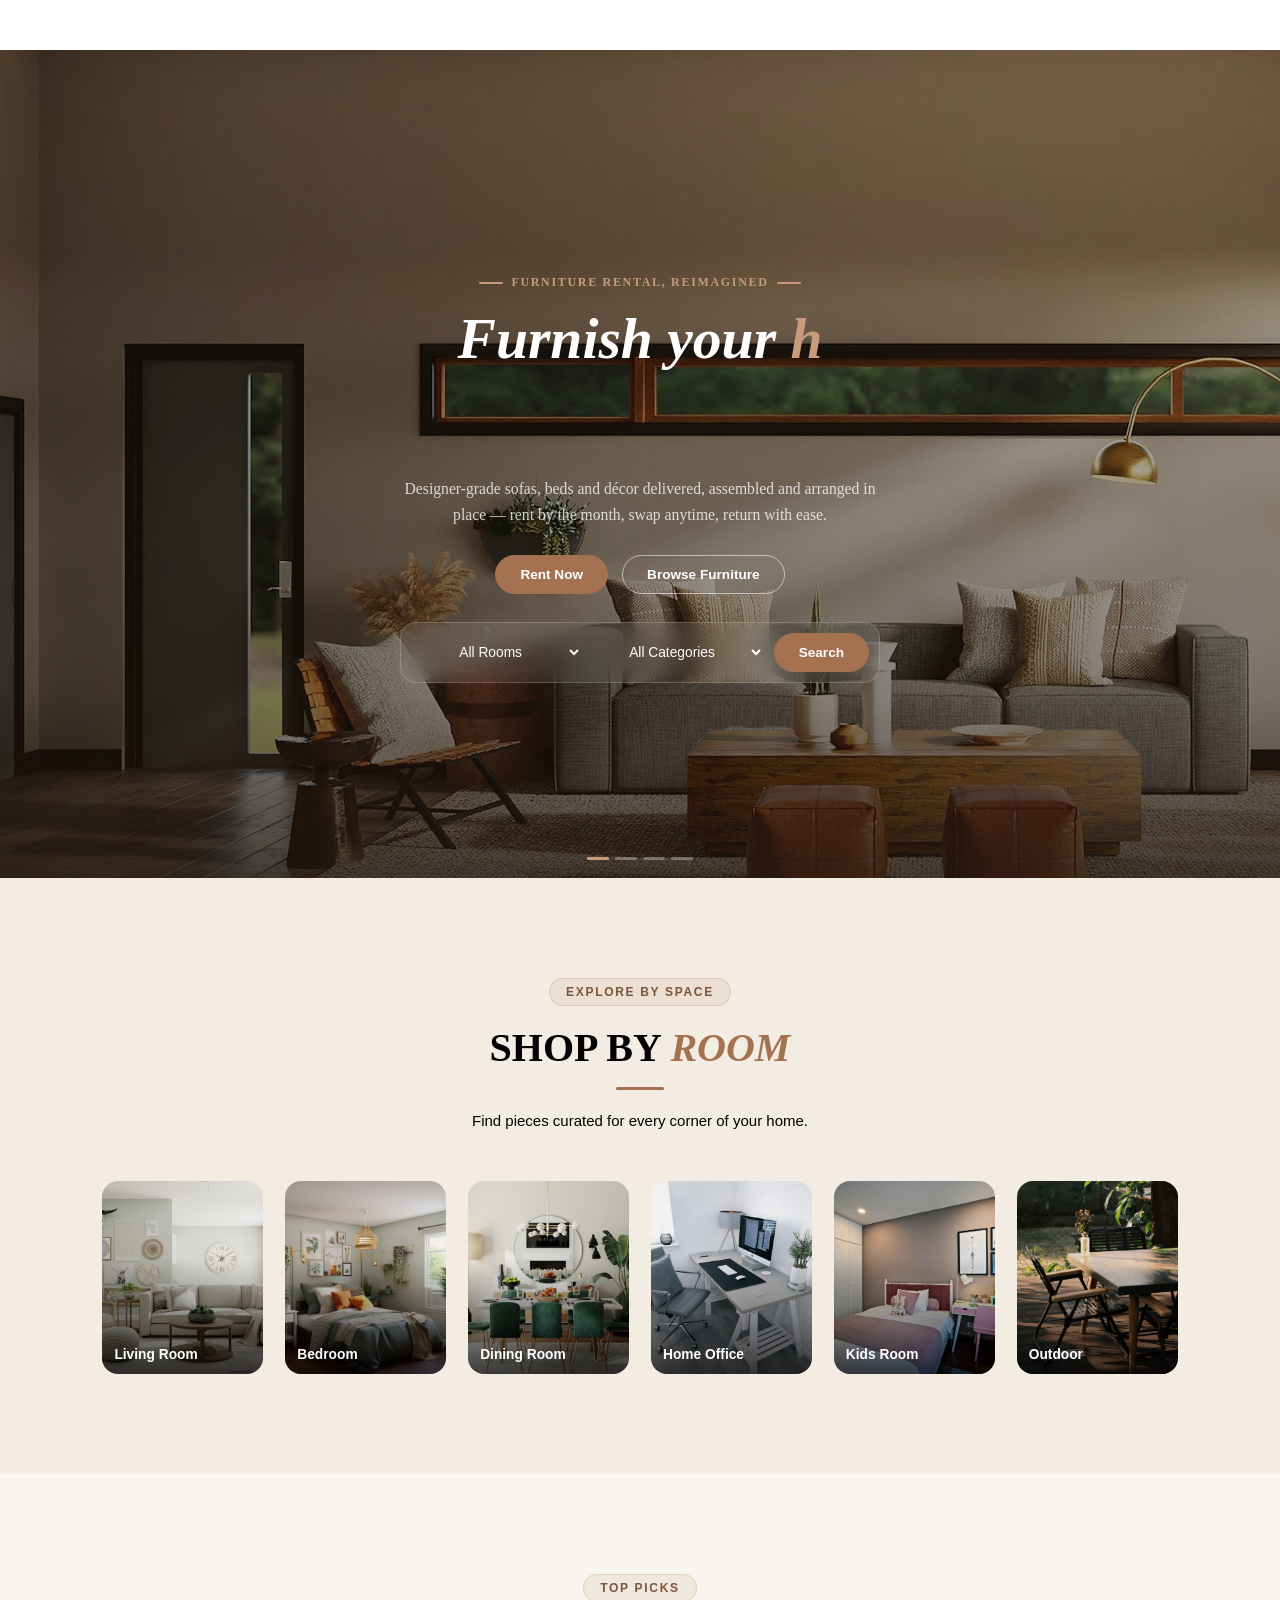
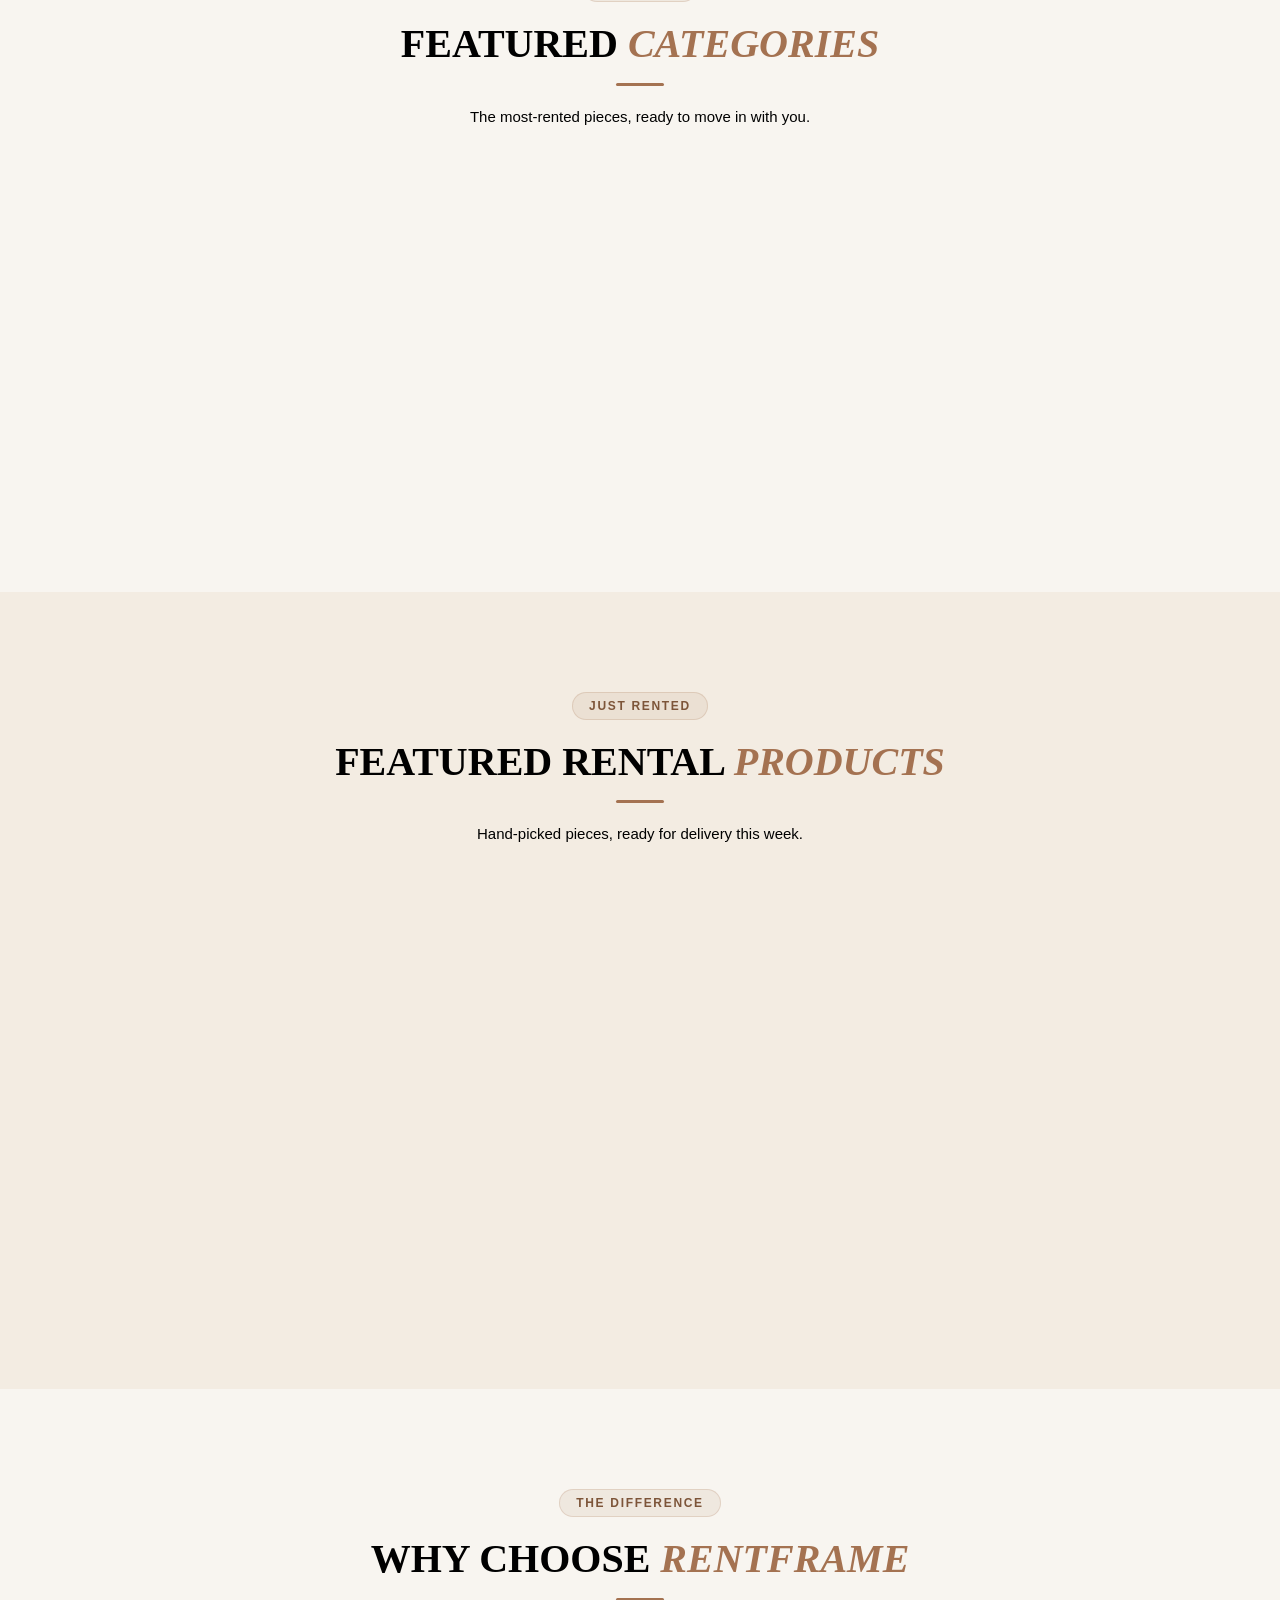
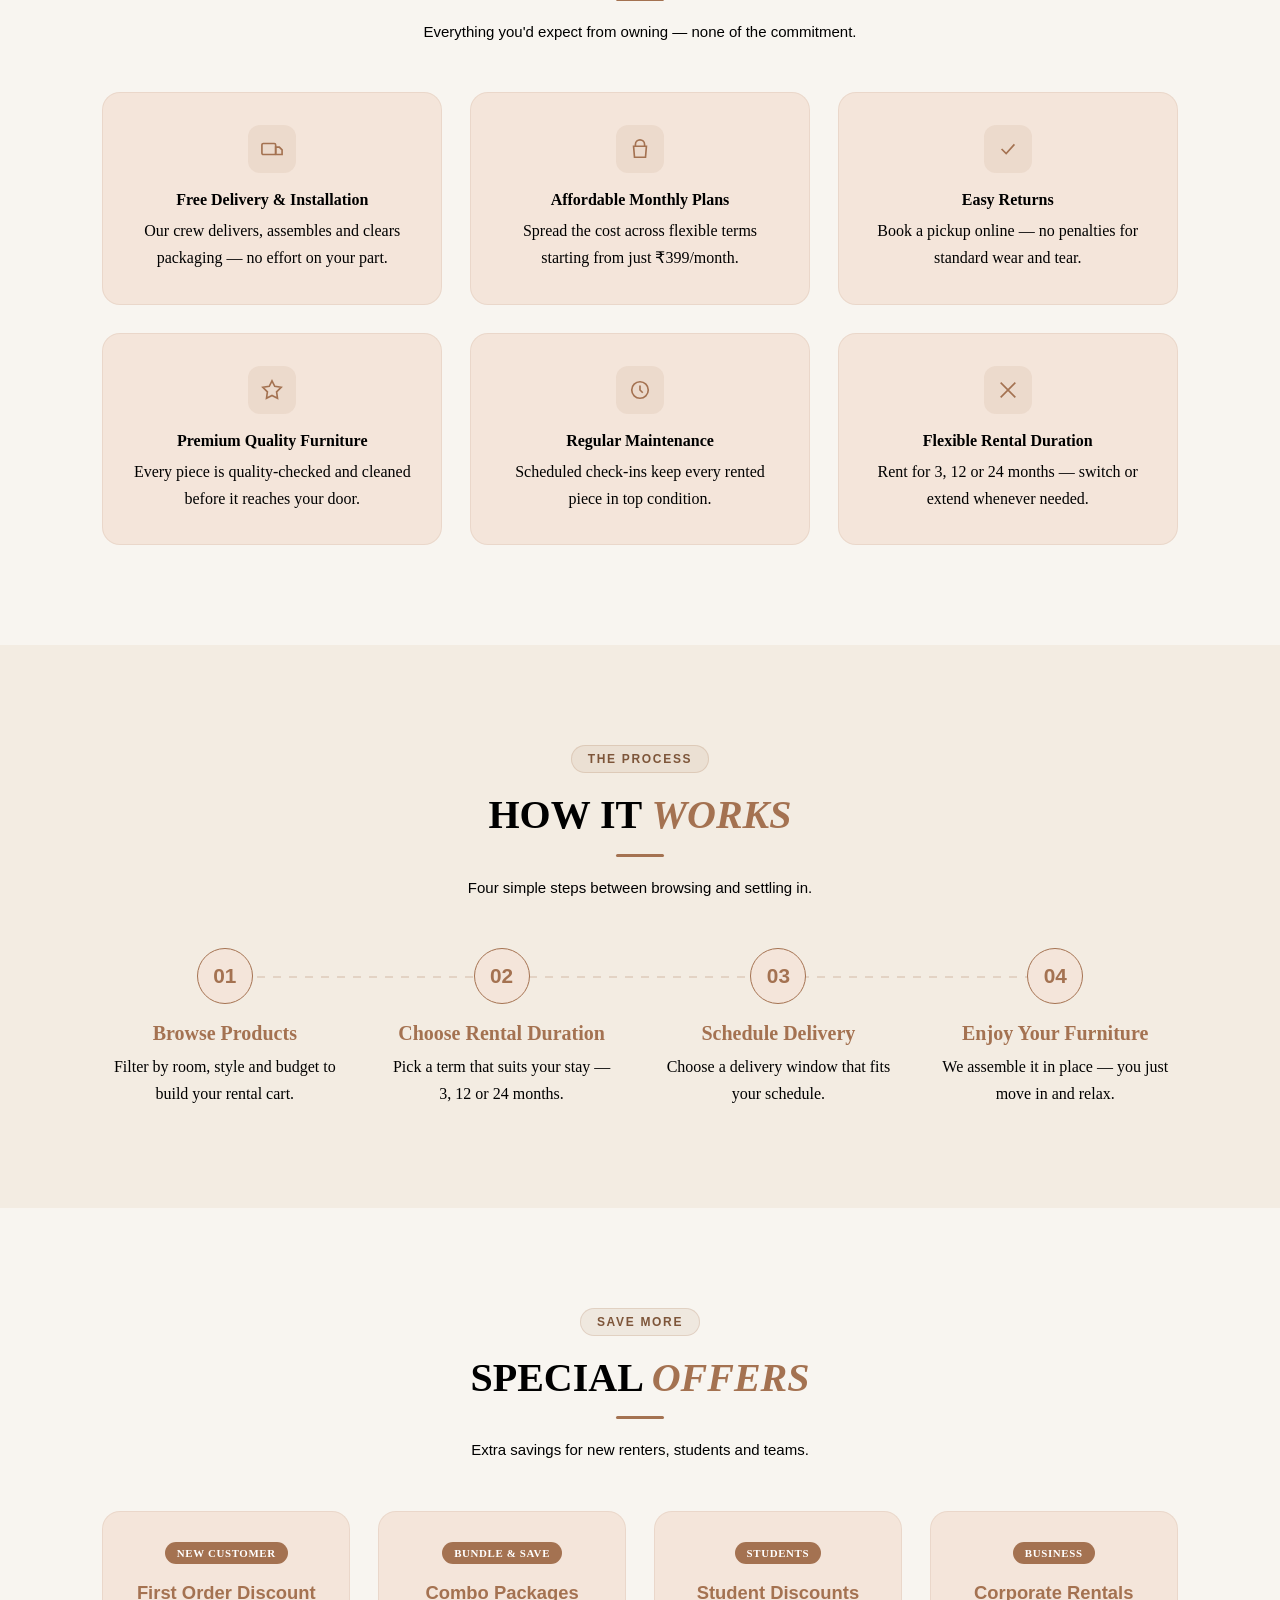
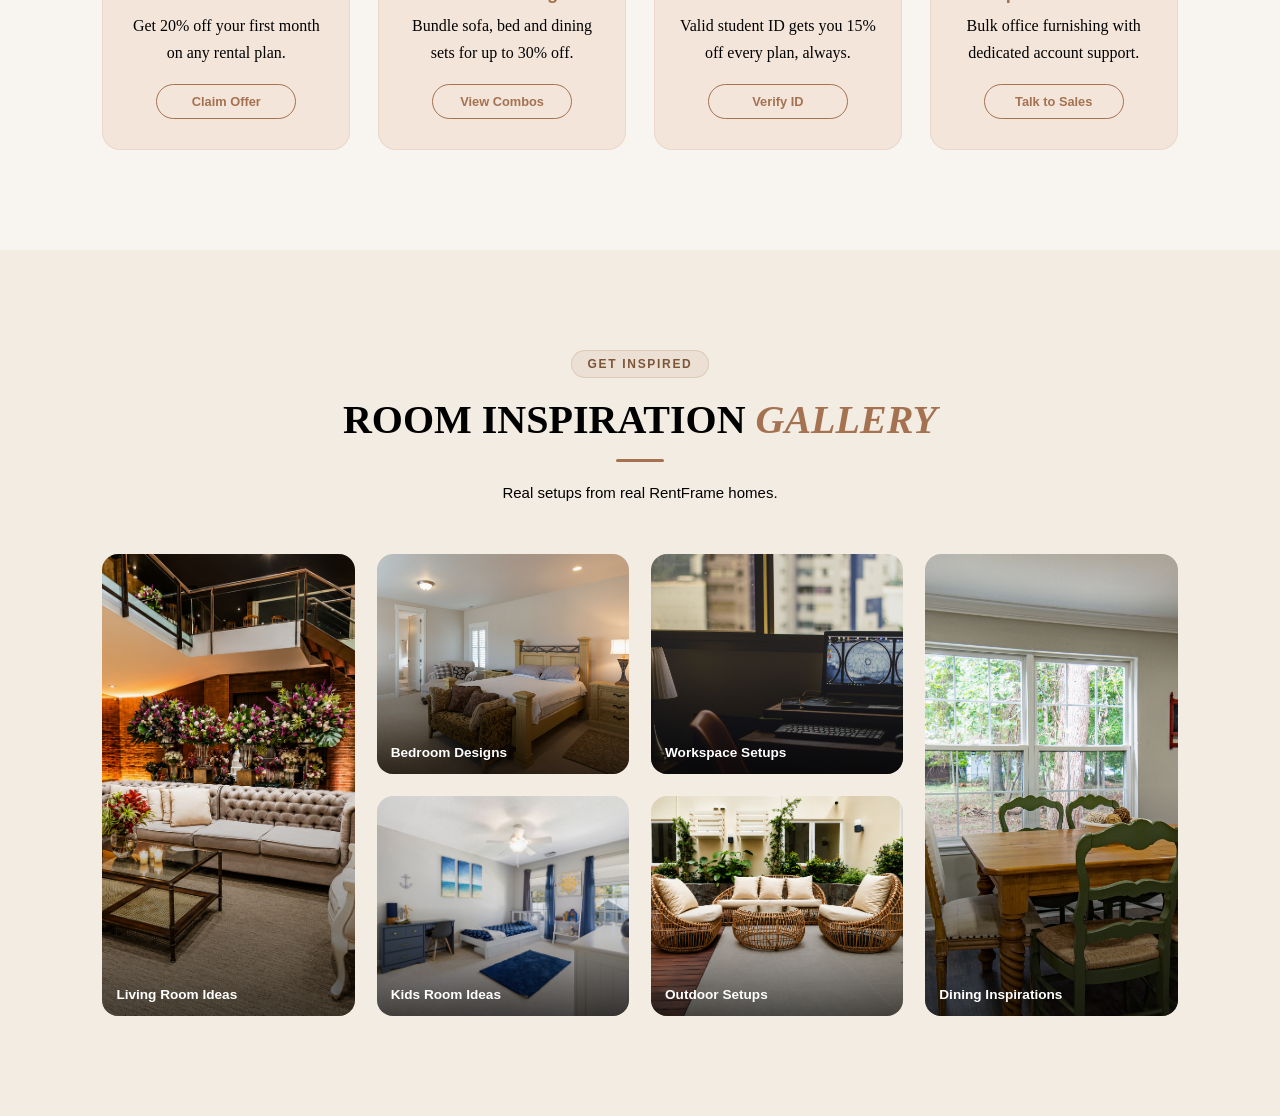
==== commit a31dcf31: "Updated something" ====
--- a/index.html
+++ b/index.html
@@ -44,8 +44,8 @@
       <p class="hero-desc reveal">Designer-grade sofas, beds and décor delivered, assembled and arranged in place — rent
         by the month, swap anytime, return with ease.</p>
       <div class="hero-btn-row reveal">
-        <a href="#products" class="btn-primary">Rent Now</a>
-        <a href="#categories" class="btn-outline">Browse Furniture</a>
+        <a href="contact.html" class="btn-primary">Rent Now</a>
+        <a href="pricing.html#shop" class="btn-outline">Browse Furniture</a>
       </div>
       <div class="hero-search reveal">
         <select>
@@ -98,10 +98,10 @@
       const words = ['space without the commitment', 'home on your own terms', 'life without a lease', 'story, one room at a time'];
       const cycleWordEl = document.getElementById('cycleWord');
 
-      const TYPE_SPEED = 45;     // ms per character while typing
-      const DELETE_SPEED = 28;   // ms per character while deleting
-      const HOLD_TIME = 1900;    // ms to hold full phrase before deleting
-      const GAP_TIME = 350;      // ms pause before typing next phrase
+      const TYPE_SPEED = 45;     
+      const DELETE_SPEED = 28;   
+      const HOLD_TIME = 1900;    
+      const GAP_TIME = 350;      
 
       let wordIndex = 0;
       let charIndex = 0;
@@ -340,7 +340,7 @@
           <h4>Modular Sofa Set — 5 Seater</h4>
           <div class="p-rating"><span class="stars">★★★★★</span> 4.8 (216)</div>
           <div class="p-price"><span class="now">₹1,299/mo</span><span class="old">₹1,899</span></div>
-          <a href="service-detail.html" class="btn-primary btn-sm">Rent Now</a>
+          <a href="pricing.html#shop" class="btn-primary btn-sm">Rent Now</a>
         </div>
       </div>
       <div class="glass-card product-card" style="--i:1">
@@ -358,7 +358,7 @@
           <h4>Wooden Queen Bed Frame</h4>
           <div class="p-rating"><span class="stars">★★★★★</span> 4.7 (184)</div>
           <div class="p-price"><span class="now">₹899/mo</span><span class="old">₹1,299</span></div>
-          <a href="service-detail.html" class="btn-primary btn-sm">Rent Now</a>
+          <a href="pricing.html#shop" class="btn-primary btn-sm">Rent Now</a>
         </div>
       </div>
       <div class="glass-card product-card" style="--i:2">
@@ -376,7 +376,7 @@
           <h4>6-Seater Dining Set</h4>
           <div class="p-rating"><span class="stars">★★★★★</span> 4.9 (97)</div>
           <div class="p-price"><span class="now">₹1,099/mo</span><span class="old">₹1,599</span></div>
-          <a href="service-detail.html" class="btn-primary btn-sm">Rent Now</a>
+          <a href="pricing.html#shop" class="btn-primary btn-sm">Rent Now</a>
         </div>
       </div>
       <div class="glass-card product-card" style="--i:3">
@@ -394,7 +394,7 @@
           <h4>Ergonomic Desk &amp; Chair Set</h4>
           <div class="p-rating"><span class="stars">★★★★★</span> 4.6 (142)</div>
           <div class="p-price"><span class="now">₹749/mo</span><span class="old">₹1,099</span></div>
-          <a href="service-detail.html" class="btn-primary btn-sm">Rent Now</a>
+          <a href="pricing.html#shop" class="btn-primary btn-sm">Rent Now</a>
         </div>
       </div>
     </div>
@@ -620,25 +620,25 @@
         <span class="offer-tag">New Customer</span>
         <h4>First Order Discount</h4>
         <p>Get 20% off your first month on any rental plan.</p>
-        <a href="#" class="btn-outline btn-sm">Claim Offer</a>
+        <a href="404page.html" class="btn-outline btn-sm">Claim Offer</a>
       </div>
       <div class="glass-card offer-card" style="--i:1">
         <span class="offer-tag">Bundle &amp; Save</span>
         <h4>Combo Packages</h4>
         <p>Bundle sofa, bed and dining sets for up to 30% off.</p>
-        <a href="#" class="btn-outline btn-sm">View Combos</a>
+        <a href="404page.html" class="btn-outline btn-sm">View Combos</a>
       </div>
       <div class="glass-card offer-card" style="--i:2">
         <span class="offer-tag">Students</span>
         <h4>Student Discounts</h4>
         <p>Valid student ID gets you 15% off every plan, always.</p>
-        <a href="#" class="btn-outline btn-sm">Verify ID</a>
+        <a href="404page.html" class="btn-outline btn-sm">Verify ID</a>
       </div>
       <div class="glass-card offer-card" style="--i:3">
         <span class="offer-tag">Business</span>
         <h4>Corporate Rentals</h4>
         <p>Bulk office furnishing with dedicated account support.</p>
-        <a href="#" class="btn-outline btn-sm">Talk to Sales</a>
+        <a href="404page.html" class="btn-outline btn-sm">Talk to Sales</a>
       </div>
     </div>
   </section>
--- a/css/navbar.css
+++ b/css/navbar.css
@@ -8,11 +8,11 @@
   border-bottom: 1px solid var(--border);
   transition: background 0.3s ease, box-shadow 0.3s ease, border-color 0.3s ease;
 }
-
+ 
 .navbar.scrolled {
   box-shadow: var(--hover);
 }
-
+ 
 .navbar-container {
   margin: 0 auto;
   display: flex;
@@ -21,8 +21,8 @@
   padding: 16px 8%;
   gap: 24px;
 }
-
-
+ 
+ 
 .navbar-logo {
   display: flex;
   align-items: center;
@@ -30,7 +30,7 @@
   text-decoration: none;
   flex-shrink: 0;
 }
-
+ 
 .navbar-logo-icon-wrap {
   width: 35px;
   height: 35px;
@@ -44,21 +44,21 @@
   flex-shrink: 0;
   box-shadow: 0 6px 16px rgba(164, 114, 81, 0.32);
 }
-
+ 
 .navbar-logo-icon {
   width: 100%;
   height: 100%;
   object-fit: cover;
   display: block;
 }
-
+ 
 .navbar-logo-icon-fallback {
   color: #ffffff;
   font-family: 'Poppins', sans-serif;
   font-weight: 700;
   font-size: 19px;
 }
-
+ 
 .navbar-logo-text {
   font-family: 'Poppins', sans-serif;
   font-weight: 700;
@@ -67,17 +67,17 @@
   color: var(--text-one);
   white-space: nowrap;
 }
-
+ 
 .navbar-logo-text span {
   color: var(--primary);
 }
-
-
+ 
+ 
 .navbar-menu {
   display: flex;
   align-items: center;
 }
-
+ 
 .navbar-list {
   display: flex;
   align-items: center;
@@ -86,13 +86,13 @@
   margin: 0;
   padding: 0;
 }
-
+ 
 .nav-item {
   position: relative;
   display: flex;
   align-items: center;
 }
-
+ 
 .nav-link {
   font-family: 'Inter', sans-serif;
   font-weight: 600;
@@ -104,7 +104,7 @@
   transition: color 0.2s ease;
   white-space: nowrap;
 }
-
+ 
 .nav-link::after {
   content: "";
   position: absolute;
@@ -116,27 +116,27 @@
   background: var(--primary);
   transition: width 0.25s ease;
 }
-
+ 
 .nav-link:hover,
 .nav-link.active {
   color: var(--primary-dark);
 }
-
+ 
 .nav-link:hover::after,
 .nav-link.active::after {
   width: 100%;
 }
-
+ 
 .dropdown-link.active {
   background: var(--primary-10);
   color: var(--primary-dark);
 }
-
-
+ 
+ 
 .dropdown {
   gap: 3px;
 }
-
+ 
 .dropdown-toggle {
   cursor: pointer;
   color: var(--text-second);
@@ -145,13 +145,13 @@
   transition: transform 0.25s ease, color 0.2s ease;
   padding: 4px;
 }
-
+ 
 .dropdown.open .dropdown-toggle,
 .dropdown:hover .dropdown-toggle {
   color: var(--primary-dark);
   transform: rotate(180deg);
 }
-
+ 
 .dropdown-menu {
   position: absolute;
   top: calc(100% + 16px);
@@ -170,14 +170,14 @@
   transition: opacity 0.25s ease, transform 0.25s ease, visibility 0.25s ease;
   z-index: 10;
 }
-
+ 
 .dropdown:hover .dropdown-menu,
 .dropdown.open .dropdown-menu {
   opacity: 1;
   visibility: visible;
   transform: translateY(0);
 }
-
+ 
 .dropdown-link {
   display: block;
   padding: 9px 14px;
@@ -189,25 +189,25 @@
   font-family: 'Inter', sans-serif;
   transition: background 0.2s ease, color 0.2s ease;
 }
-
+ 
 .dropdown-link:hover {
   background: var(--primary-10);
   color: var(--primary-dark);
 }
-
-
+ 
+ 
 .navbar-actions {
   display: flex;
   align-items: center;
   gap: 14px;
   flex-shrink: 0;
 }
-
+ 
 .icon-btn {
   width: 38px;
   height: 38px;
   border-radius: 50%;
-  border: 1.5px solid var(--border);
+  border: 1.5px solid var(--primary);
   background: transparent;
   display: flex;
   align-items: center;
@@ -217,31 +217,34 @@
   transition: border-color 0.2s ease, color 0.2s ease, background 0.2s ease;
   flex-shrink: 0;
 }
-
+body.dark .icon-btn{
+border: 1.5px solid #ffffff;
+}
+ 
 .icon-btn:hover {
   border-color: var(--primary);
   color: var(--primary-dark);
   background: var(--primary-10);
 }
-
+ 
 .icon-svg {
   width: 18px;
   height: 18px;
 }
-
-
+ 
+ 
 .icon-sun {
   display: none;
 }
-
+ 
 body.dark .icon-moon {
   display: none;
 }
-
+ 
 body.dark .icon-sun {
   display: block;
 }
-
+ 
 .btn-primary {
   display: inline-flex;
   align-items: center;
@@ -260,13 +263,13 @@
   transition: background 0.2s ease, transform 0.2s ease;
   white-space: nowrap;
 }
-
+ 
 .btn-primary:hover {
   background: var(--primary-dark);
   transform: translateY(-1px);
 }
-
-
+ 
+ 
 .hamburger {
   display: none;
   flex-direction: column;
@@ -280,7 +283,7 @@
   padding: 0;
   flex-shrink: 0;
 }
-
+ 
 .hamburger span {
   width: 22px;
   height: 2px;
@@ -289,20 +292,20 @@
   transition: transform 0.3s ease, opacity 0.3s ease;
   margin: 0 auto;
 }
-
+ 
 .hamburger.active span:nth-child(1) {
   transform: translateY(7px) rotate(45deg);
 }
-
+ 
 .hamburger.active span:nth-child(2) {
   opacity: 0;
 }
-
+ 
 .hamburger.active span:nth-child(3) {
   transform: translateY(-7px) rotate(-45deg);
 }
-
-
+ 
+ 
 .navbar-overlay {
   position: fixed;
   inset: 0;
@@ -312,13 +315,13 @@
   transition: opacity 0.35s ease, visibility 0.35s ease;
   z-index: 900;
 }
-
+ 
 .navbar-overlay.active {
   opacity: 1;
   visibility: visible;
 }
-
-
+ 
+ 
 .nav-close {
   display: none;
   position: absolute;
@@ -337,32 +340,32 @@
   justify-content: center;
   transition: border-color 0.2s ease, color 0.2s ease, background 0.2s ease;
 }
-
+ 
 .nav-close:hover {
   border-color: var(--primary);
   color: var(--primary-dark);
   background: var(--primary-10);
 }
-
-
-
+ 
+ 
+ 
 .menu-toolbar,
 .menu-cta {
   display: none;
 }
-
+ 
 @media (max-width: 1024px) {
-
+ 
   .navbar-container {
     padding: 14px 5%;
   }
-
-
+ 
+ 
   .navbar-actions .header-only {
     display: none;
   }
-
-
+ 
+ 
   .navbar-menu {
     position: fixed;
     top: 0;
@@ -379,39 +382,39 @@
     overflow-y: auto;
     z-index: 950;
   }
-
+ 
   .navbar-menu.active {
     right: 0;
   }
-
+ 
   .navbar-list {
     flex-direction: column;
     align-items: flex-start;
     gap: 4px;
     width: 100%;
   }
-
+ 
   .nav-item {
     width: 100%;
     flex-wrap: wrap;
     padding: 8px 0;
     border-bottom: 1px solid var(--border);
   }
-
+ 
   .nav-link {
     font-size: 15.5px;
     padding: 4px 0;
   }
-
+ 
   .dropdown {
     justify-content: space-between;
     width: 100%;
   }
-
+ 
   .dropdown-toggle {
     font-size: 14px;
   }
-
+ 
   .dropdown-menu {
     position: static;
     width: 100%;
@@ -425,111 +428,109 @@
     transform: none;
     display: none;
   }
-
+ 
   .dropdown.open .dropdown-menu {
     display: block;
   }
-
-
+ 
+ 
   .menu-toolbar {
-    display: flex;
-    align-items: center;
-    gap: 12px;
-    width: 100%;
-    padding-bottom: 20px;
-    margin-bottom: 12px;
-    border-bottom: 1px solid var(--border);
-  }
-
+    display: none;
+  }
+ 
   .menu-cta {
     display: block;
     width: 100%;
     margin-top: 18px;
     list-style: none;
   }
-
+ 
   .menu-cta .btn-primary {
     width: 100%;
     justify-content: center;
   }
-
+ 
   .hamburger {
     display: flex;
   }
-
+ 
   .nav-close {
     display: flex;
   }
 }
-
+ 
 @media (max-width: 768px) {
   .navbar-container {
     padding: 14px 6%;
   }
-
+ 
   .navbar-logo-text {
     font-size: 19px;
   }
 }
-
+ 
 @media (max-width: 360px) {
   .navbar-container {
     padding: 12px 4%;
     gap: 10px;
   }
-
+ 
   .navbar-logo-icon-wrap {
     width: 36px;
     height: 36px;
     border-radius: 10px;
   }
-
+ 
   .navbar-logo-text {
     font-size: 16.5px;
   }
-
+ 
   .navbar-menu {
-    width: 88%;
+    width: 70%;
     padding: 90px 20px 32px;
   }
-
-  .menu-toolbar .icon-btn {
-    width: 33px;
-    height: 33px;
-  }
-
-  .menu-toolbar .icon-svg {
+ 
+  .navbar-actions {
+    gap: 8px;
+  }
+ 
+  .navbar-actions .icon-btn {
+    width: 34px;
+    height: 34px;
+  }
+ 
+  .navbar-actions .icon-svg {
     width: 16px;
     height: 16px;
   }
 }
-
-
+ 
+ 
 html[dir="rtl"] .navbar-menu {
   right: auto;
   left: -100%;
 }
-
+ 
 html[dir="rtl"] .navbar-menu.active {
   left: 0;
   right: auto;
 }
-
+ 
 html[dir="rtl"] .nav-close {
   right: auto;
   left: 20px;
 }
-
+ 
 html[dir="rtl"] .dropdown-menu {
   left: auto;
   right: 0;
 }
-
+ 
 html[dir="rtl"] .nav-link::after {
   left: auto;
   right: 0;
 }
-
+ 
 @media (max-width: 1024px) {
   html[dir="rtl"] .dropdown-menu {
     padding: 4px 10px 4px 0;
--- a/global.css
+++ b/global.css
@@ -7,7 +7,7 @@
   --g-bg: rgba(164, 114, 81, 0.08);
 
   --text-one: #000000;
-  --text-second: #111111;
+  --text-second: #000000;
 
   --sbg1: #F8F5F0;
   --sbg2: #F3ECE2;
--- a/index.css
+++ b/index.css
@@ -38,7 +38,7 @@
 
 .hero {
   position: relative;
-  min-height: 100vh;
+  min-height: 92vh;
   display: flex;
   align-items: center;
   justify-content: center;
@@ -46,7 +46,7 @@
   background: var(--hero-bg);
   padding: 70px 8% 40px;
   text-align: center;
-  margin-top: 0;
+  margin-top: 50px;
 }
 
 .hero-bg {
@@ -1109,7 +1109,7 @@
 }
 
 .why-card p {
-  font-size: 0.85rem;
+  font-size:16px;
   color: var(--text-second);
   line-height: 1.7;
   max-width: 280px;
@@ -1246,14 +1246,14 @@
 }
 
 .how-step h4 {
-  font-size: 0.95rem;
-  font-weight: 700;
+  font-size: 20px;
+  font-weight: 600;
   margin-bottom: 8px;
-  color: var(--text-one);
+  color: var(--primary);
 }
 
 .how-step p {
-  font-size: 0.82rem;
+  font-size: 16px;
   color: var(--text-second);
   line-height: 1.7;
   max-width: 240px;
@@ -1442,6 +1442,7 @@
   transform: translateY(0);
 }
 
+
 @media (min-width: 1280px) {
   .collection-grid {
     gap: 22px;
@@ -1520,11 +1521,11 @@
   font-family: 'Poppins', sans-serif;
   font-size: 1.15rem;
   margin-bottom: 8px;
-  color: var(--text-one);
+  color: var(--primary);
 }
 
 .offer-card p {
-  font-size: 0.84rem;
+  font-size: 16px;
   color: var(--text-second);
   line-height: 1.7;
   margin-bottom: 18px;
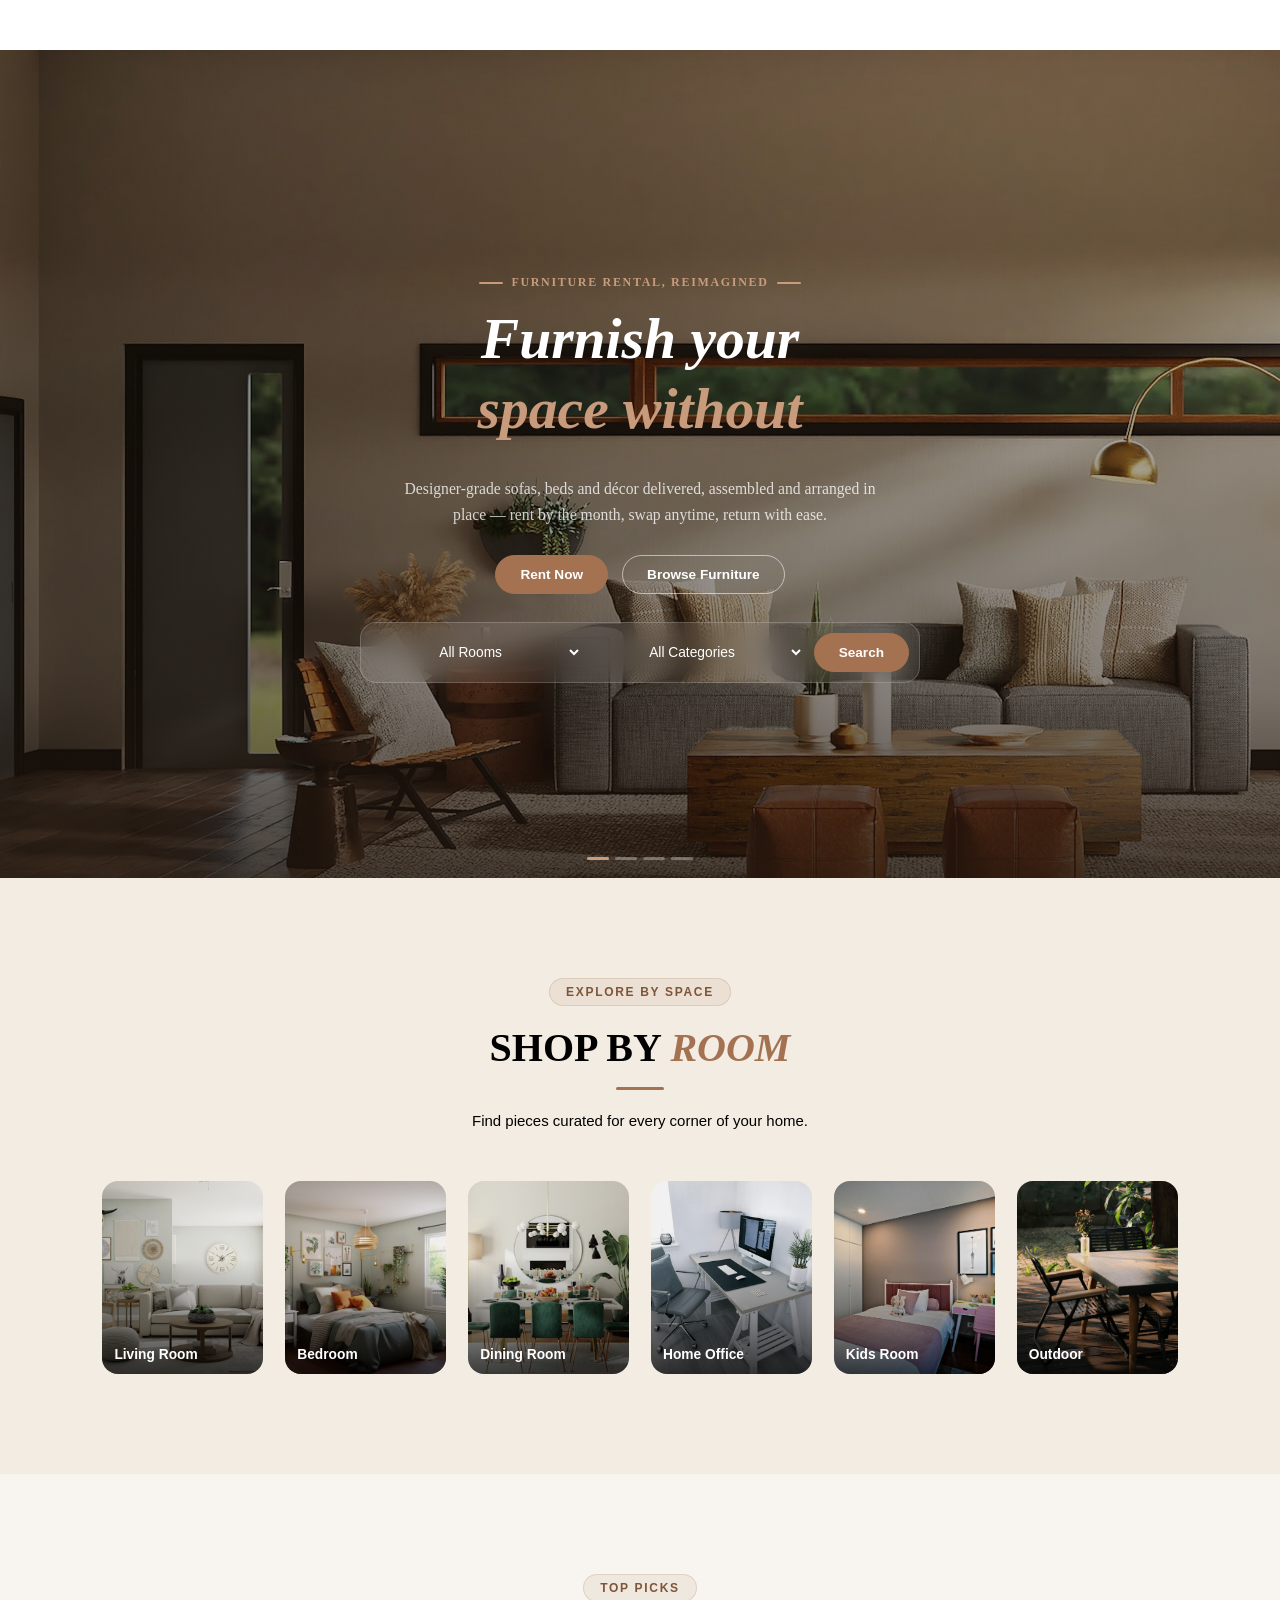
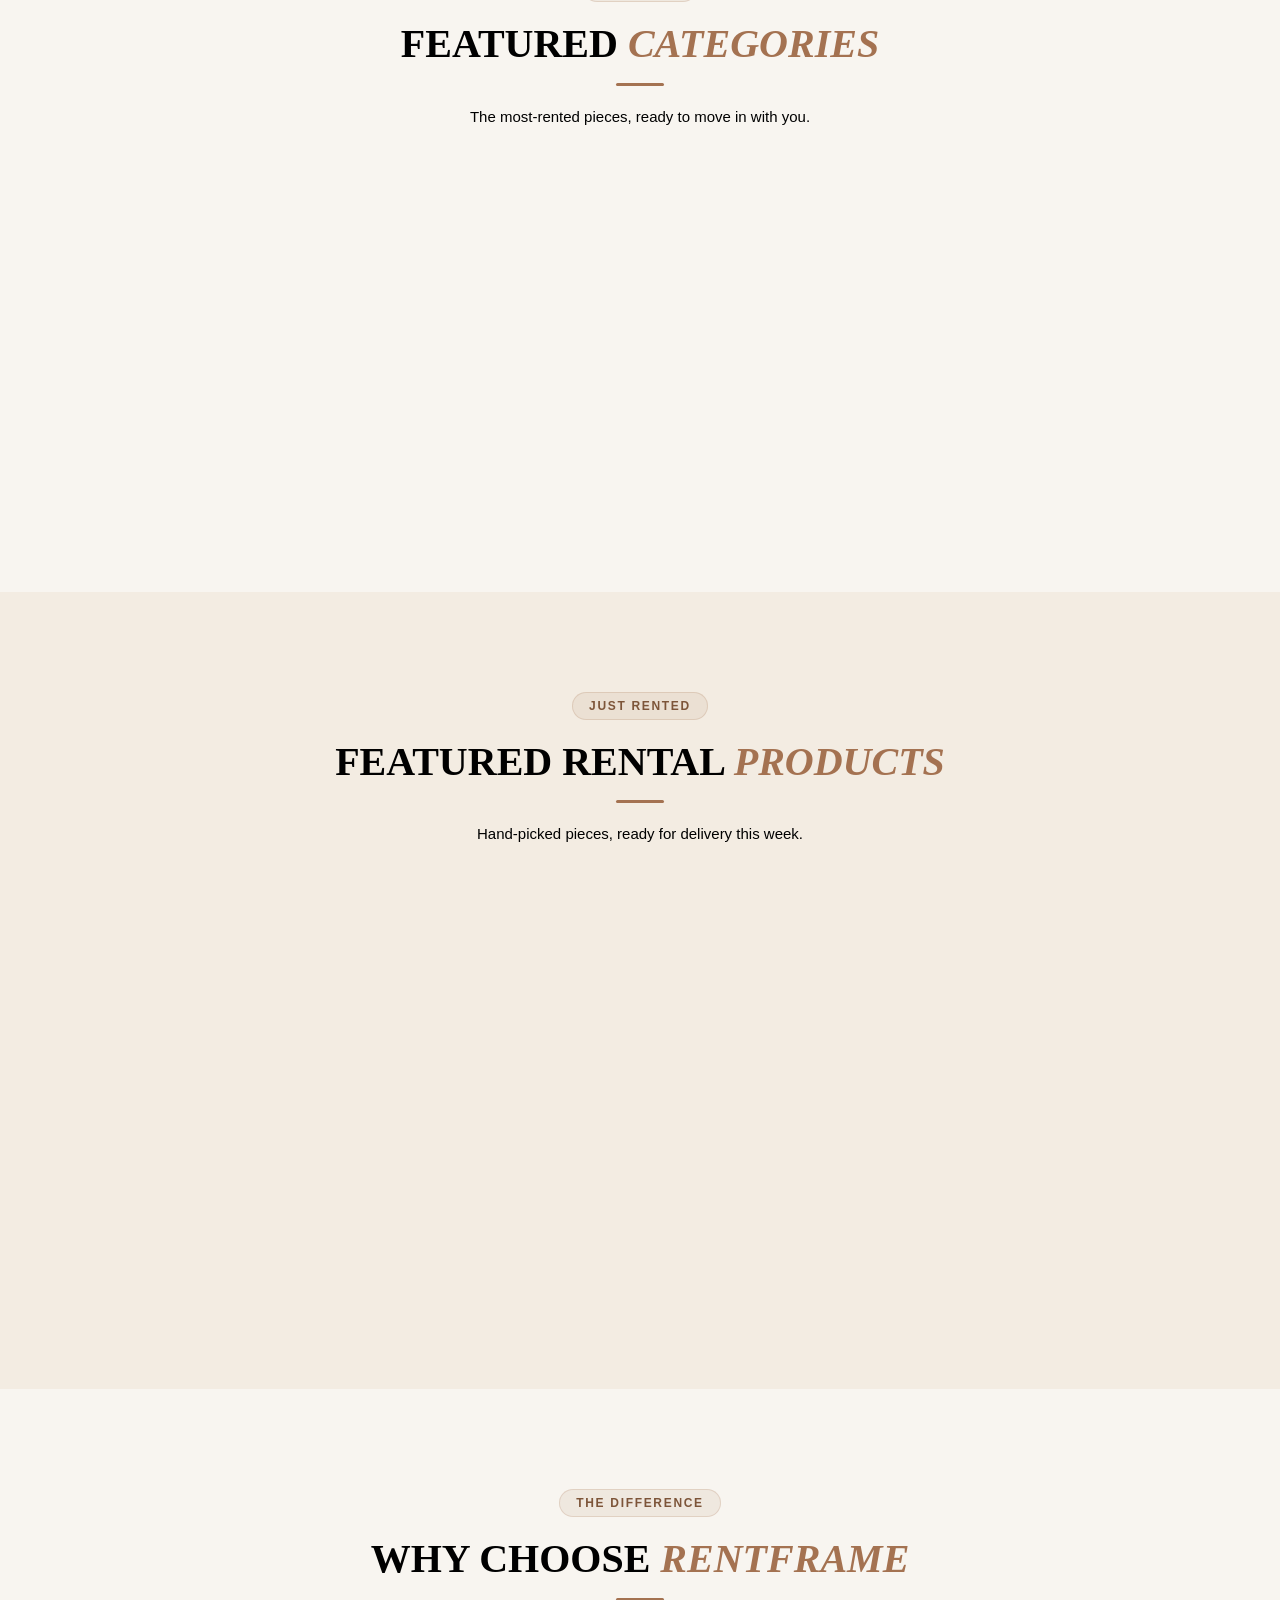
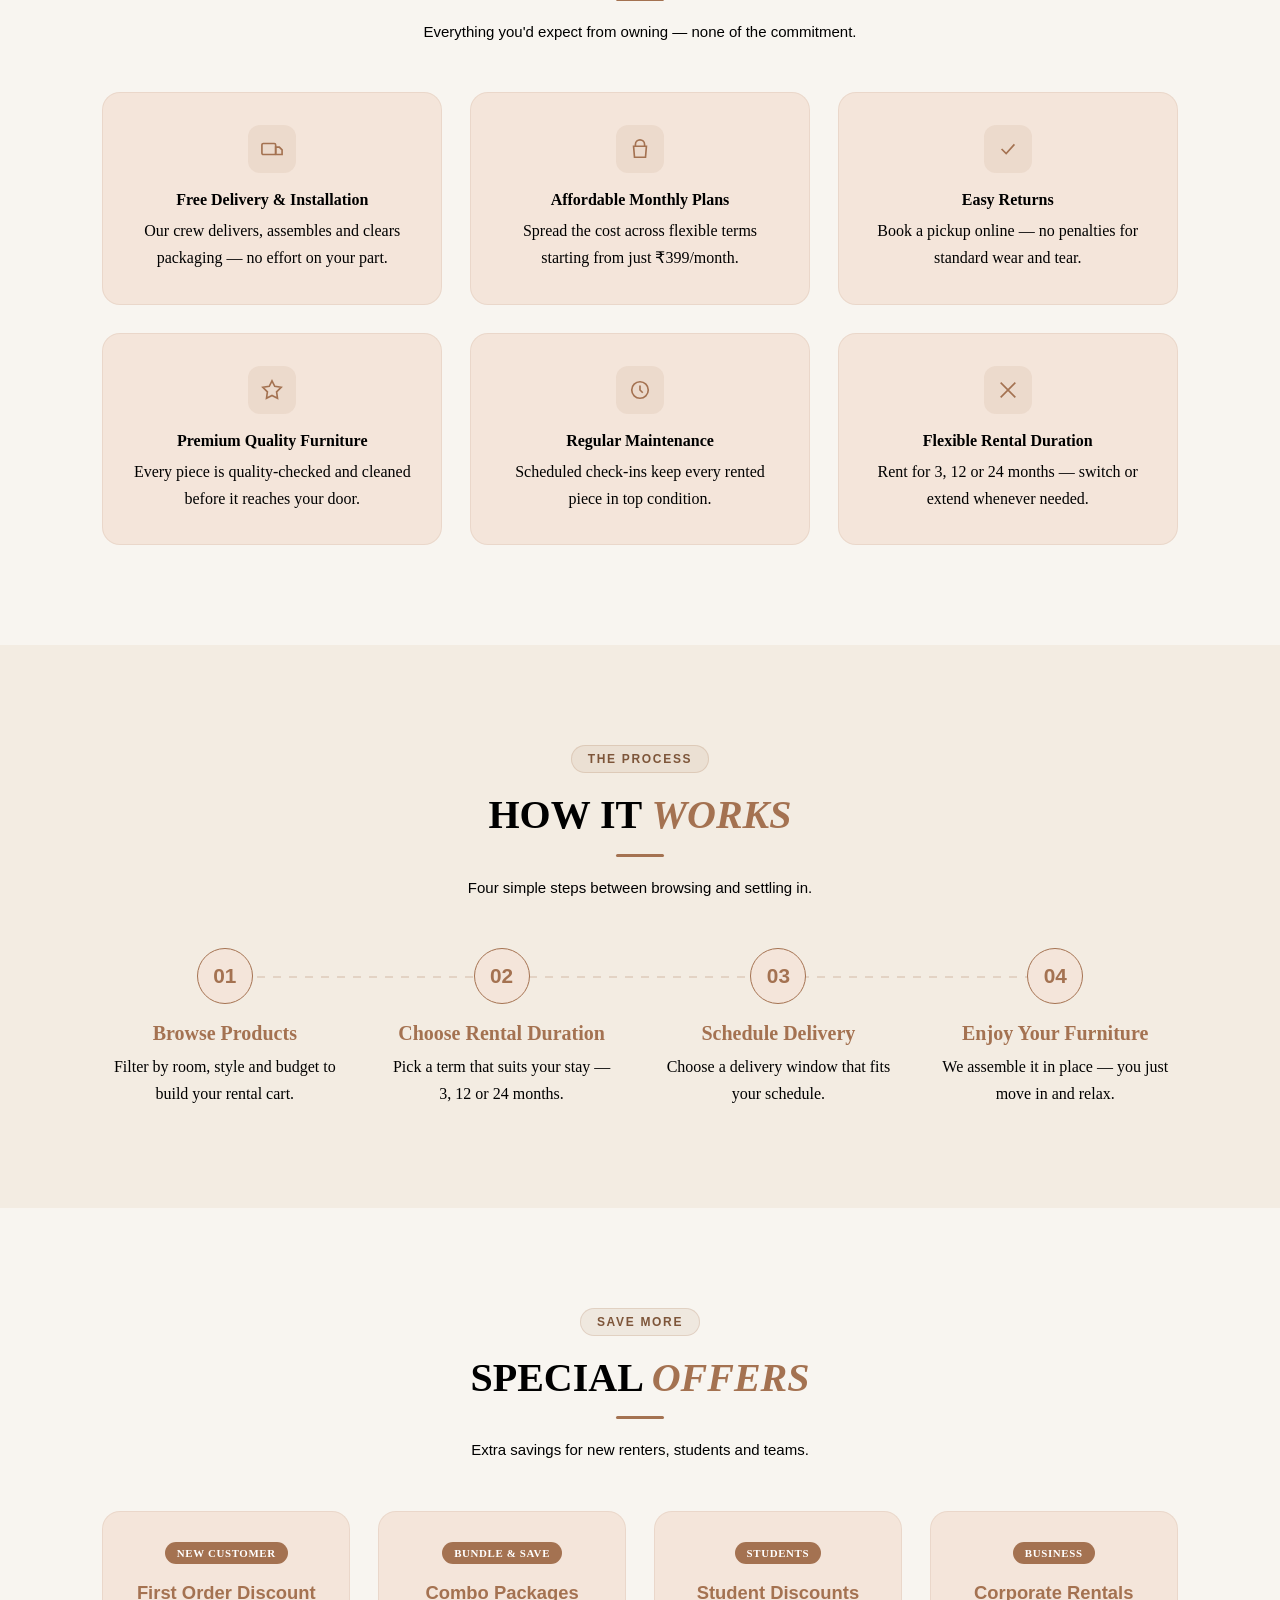
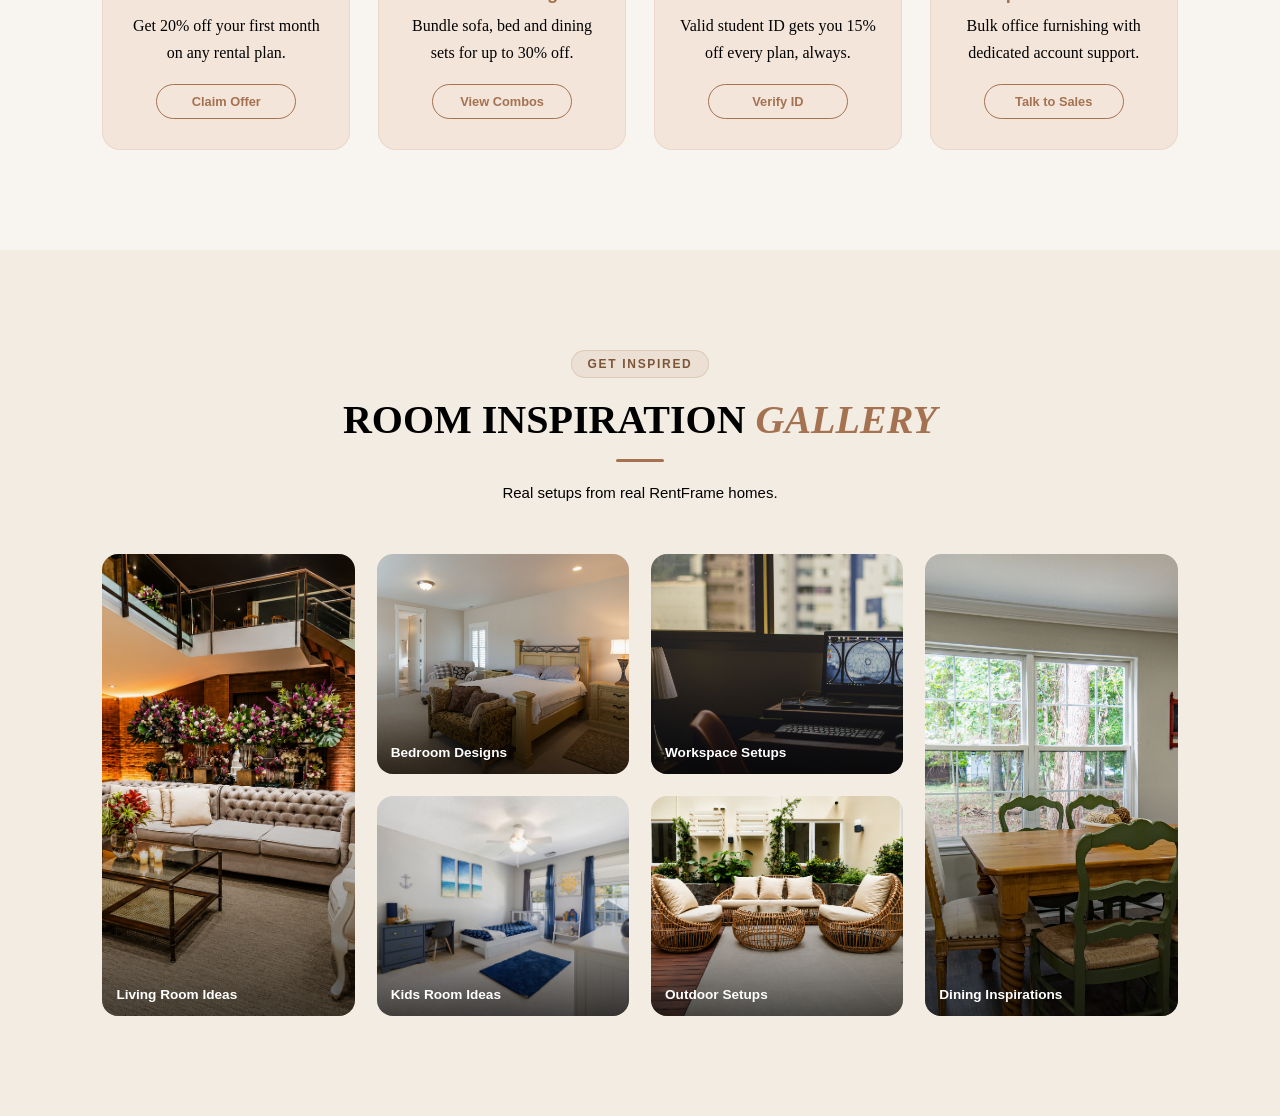
==== commit 4d4061e3: "Updated something" ====
--- a/index.html
+++ b/index.html
@@ -5,7 +5,7 @@
   <meta charset="UTF-8">
   <meta name="viewport" content="width=device-width, initial-scale=1.0">
   <title>Rent Frame Home page</title>
-  <link rel="icon" type="image/png" href="../Images/logo.png">
+  <link rel="icon" type="image/png" href="../Images/logo3.png">
 
   <link rel="preload" href="../css/navbar.css" as="style">
   <link rel="stylesheet" href="../global.css">
--- a/css/navbar.css
+++ b/css/navbar.css
@@ -26,30 +26,29 @@
 .navbar-logo {
   display: flex;
   align-items: center;
-  gap: 11px;
+  gap:3px;
   text-decoration: none;
   flex-shrink: 0;
 }
  
 .navbar-logo-icon-wrap {
-  width: 35px;
-  height: 35px;
+  width: 50px;
+  height: 50px;
   border-radius: 12px;
   padding: 4px;
-  background: linear-gradient(135deg, var(--primary-light), var(--primary-dark));
+ 
   display: flex;
   align-items: center;
   justify-content: center;
   overflow: hidden;
   flex-shrink: 0;
-  box-shadow: 0 6px 16px rgba(164, 114, 81, 0.32);
+  
 }
  
 .navbar-logo-icon {
   width: 100%;
   height: 100%;
   object-fit: cover;
-  display: block;
 }
  
 .navbar-logo-icon-fallback {
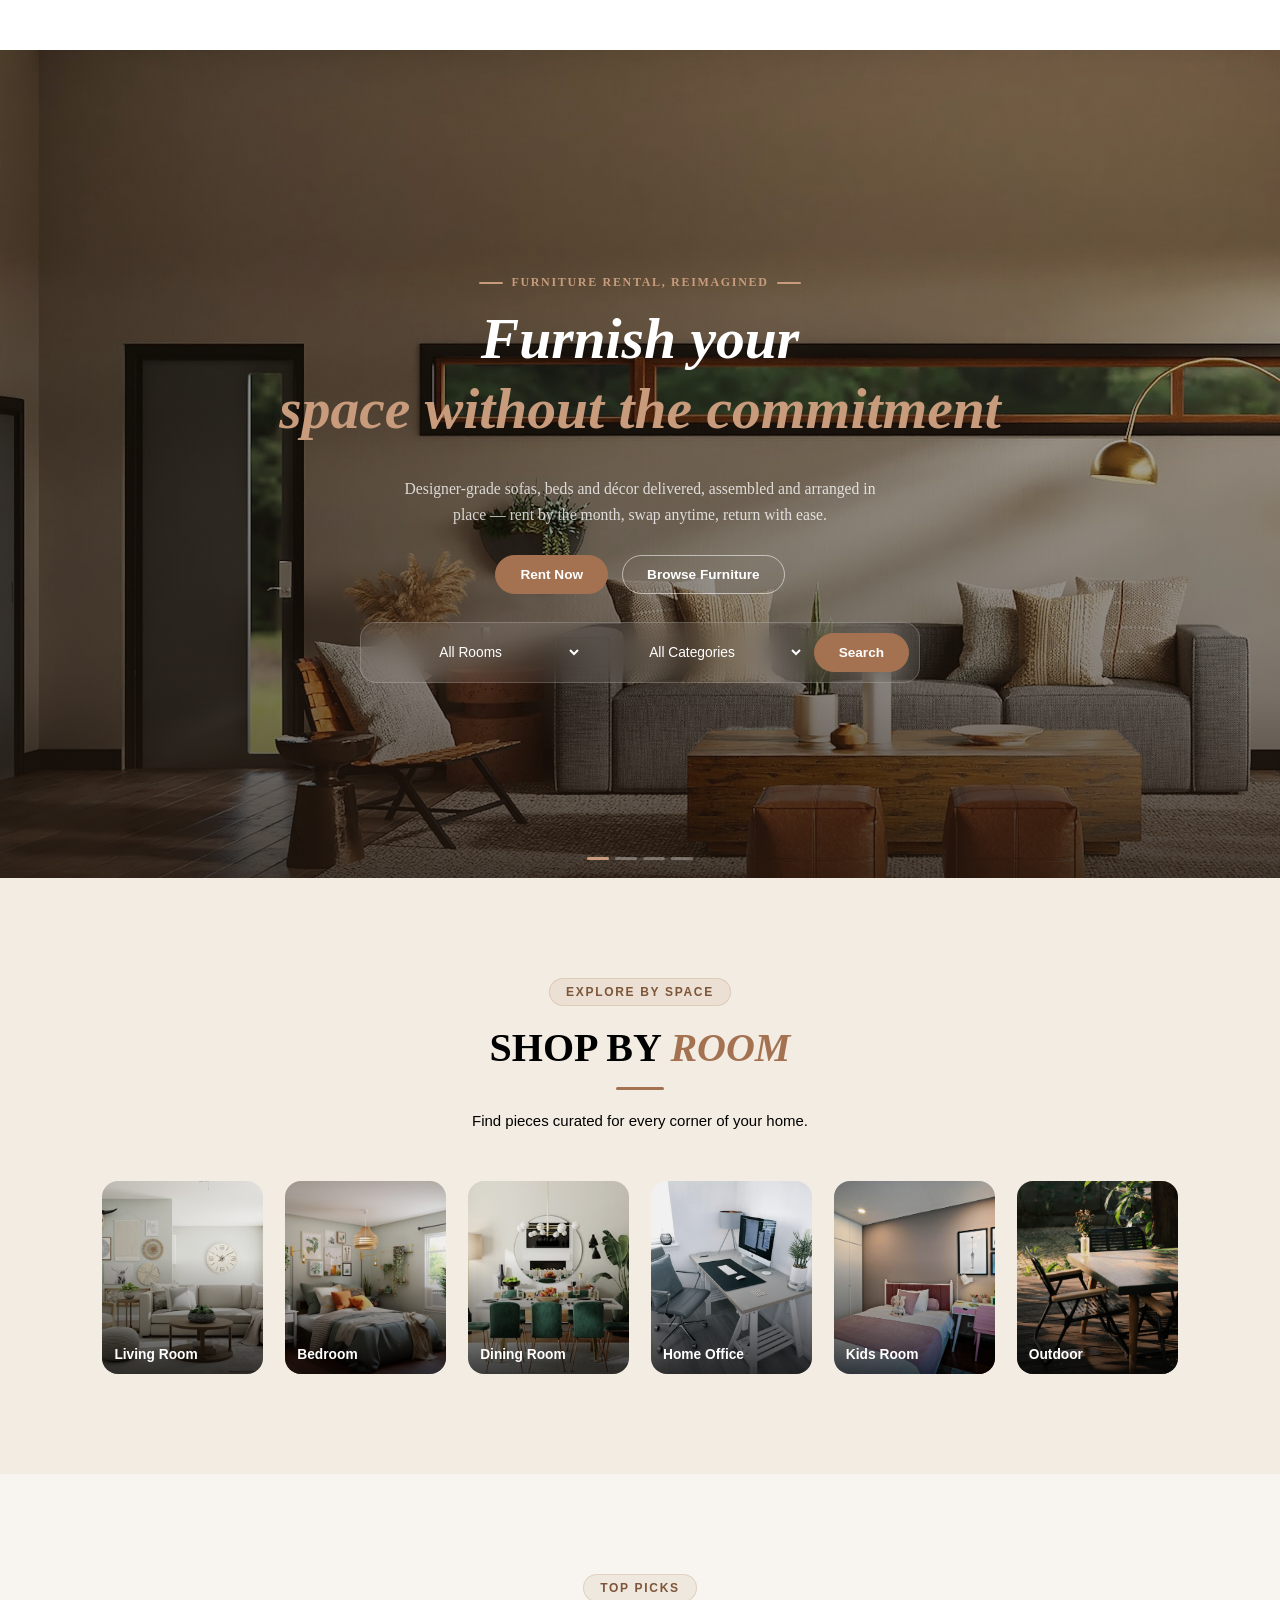
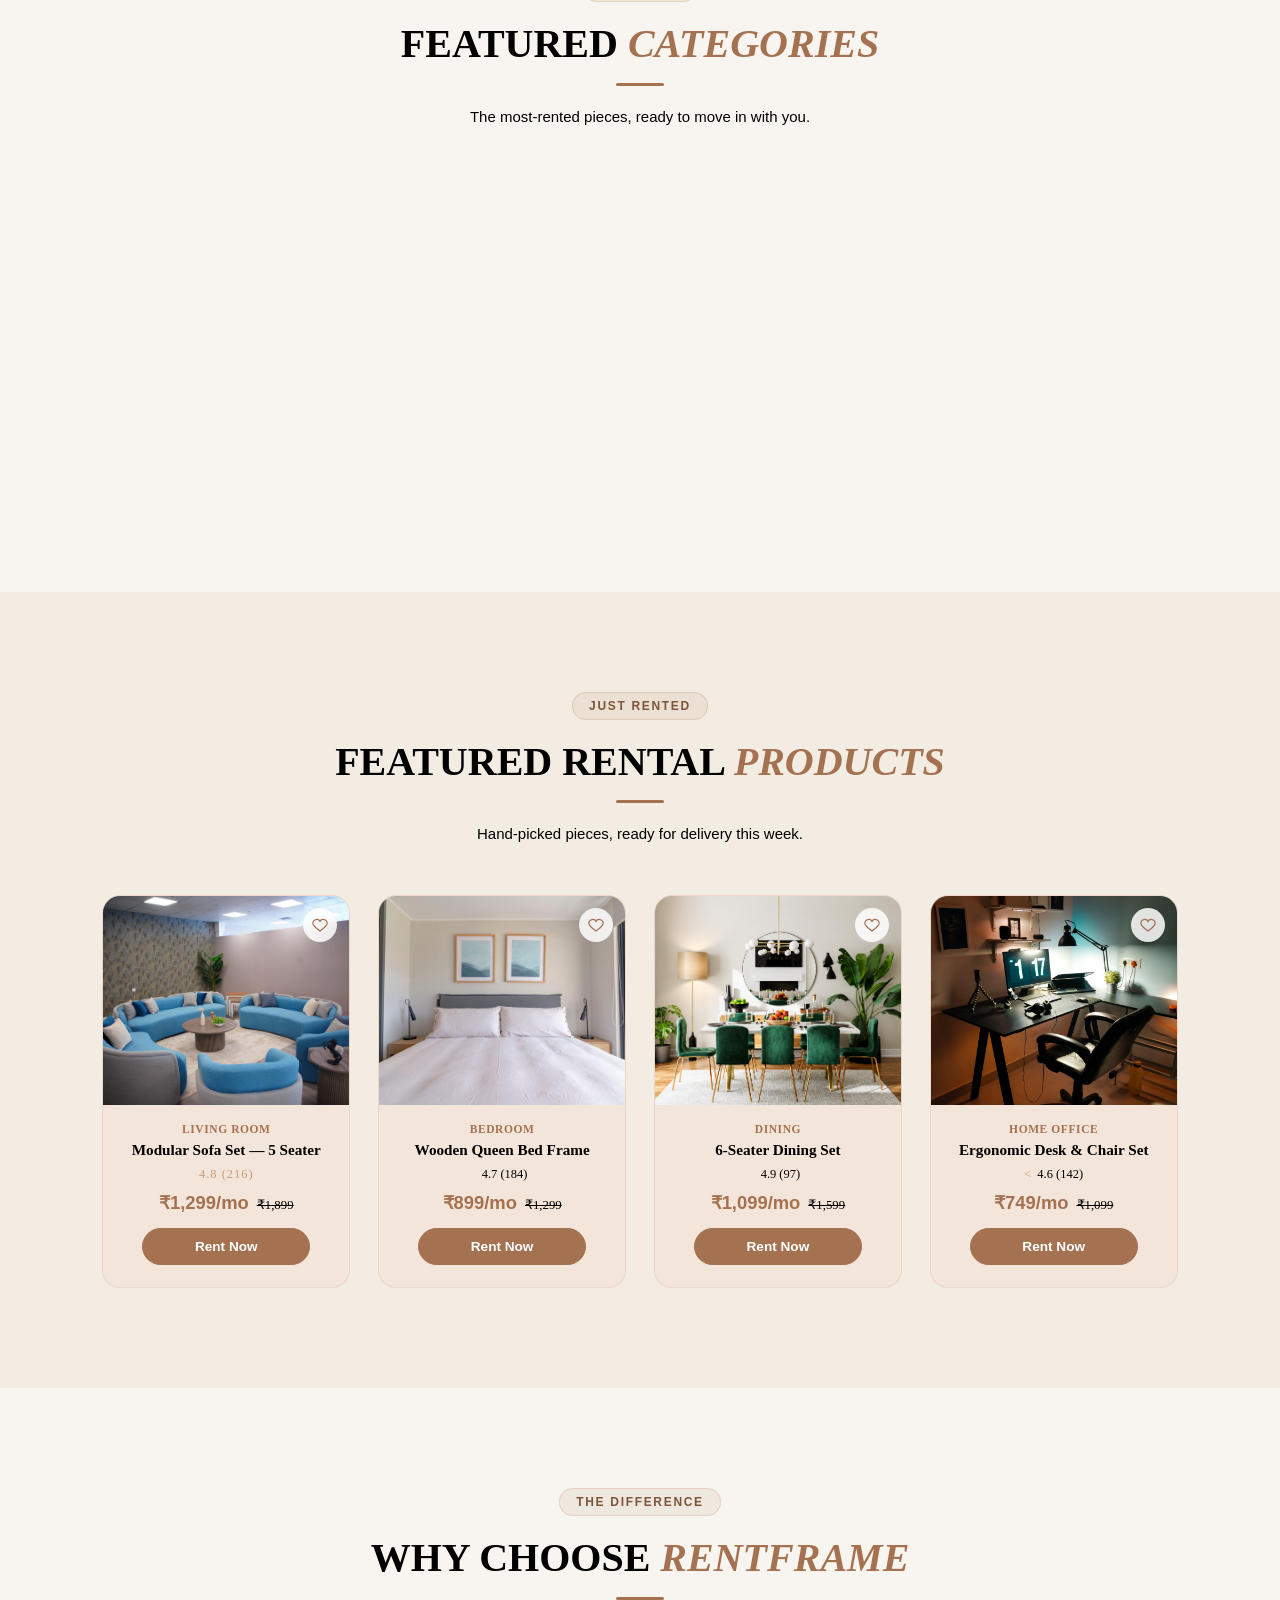
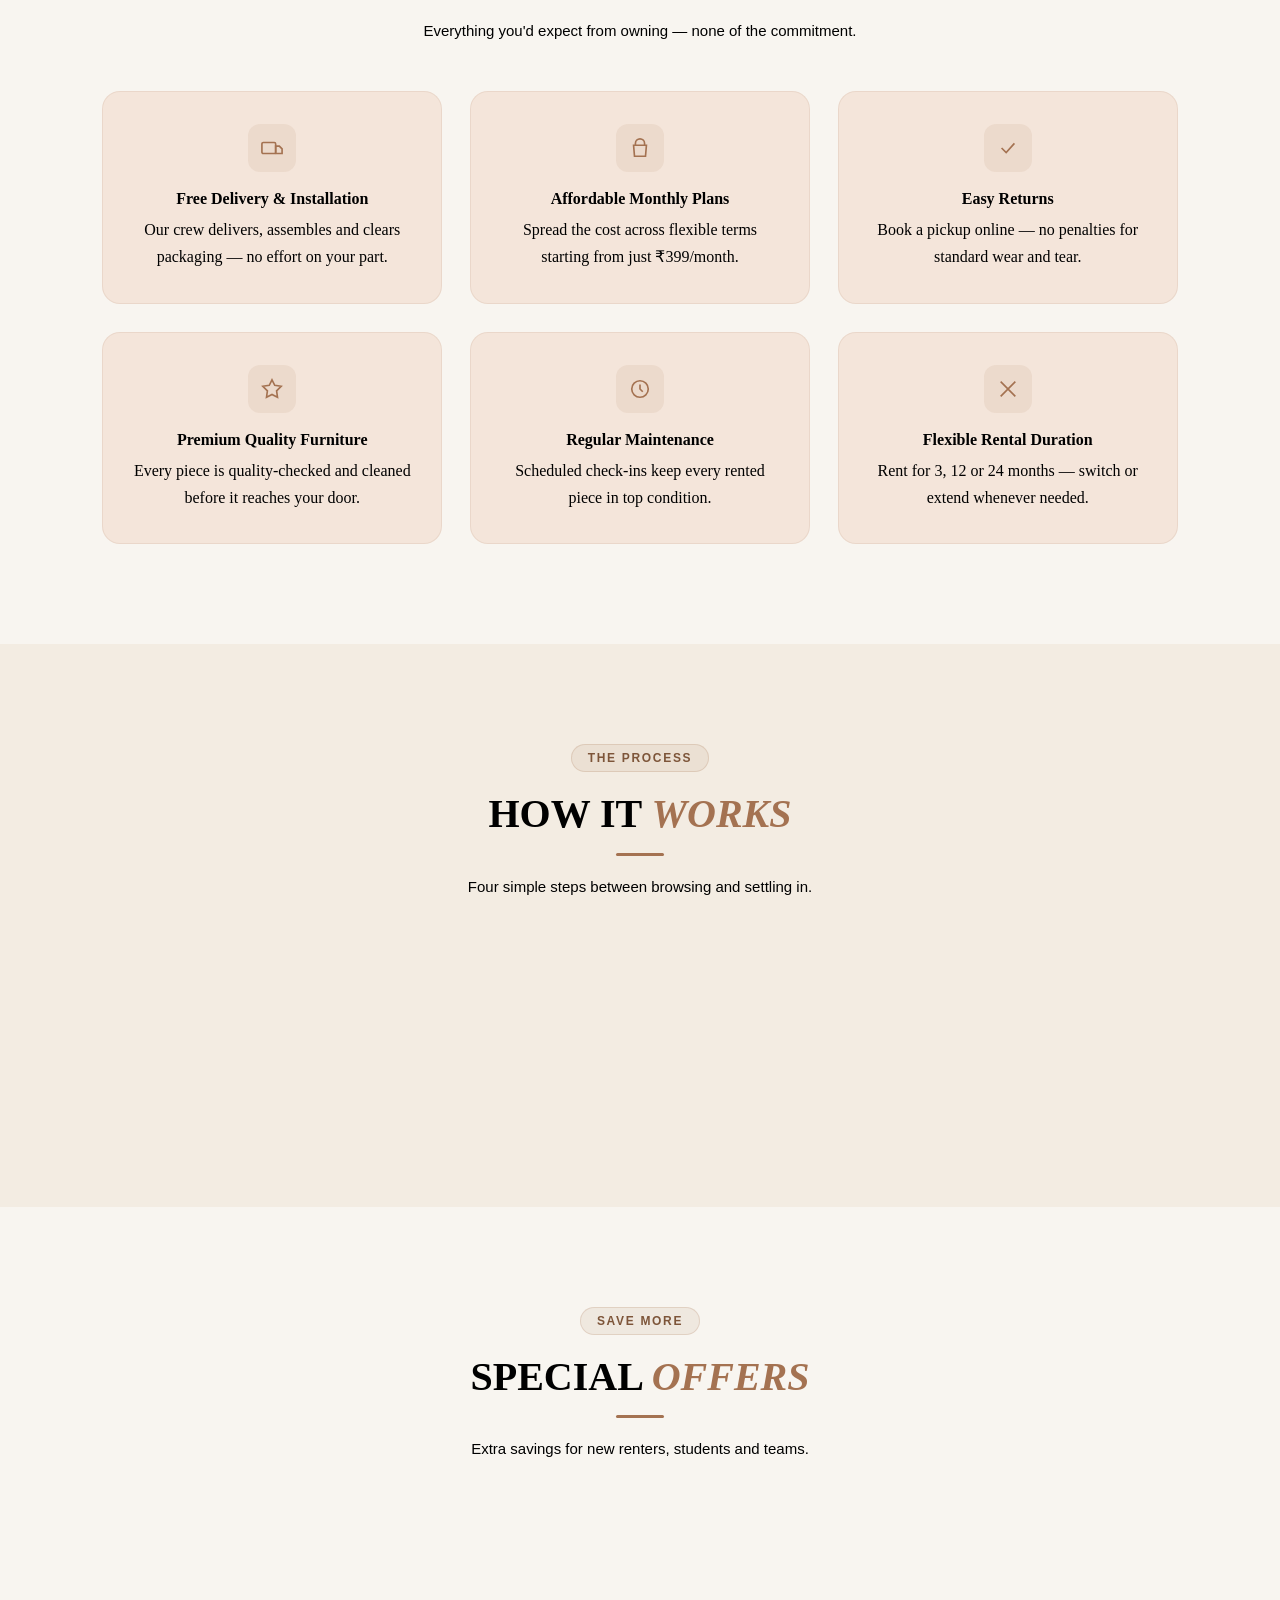
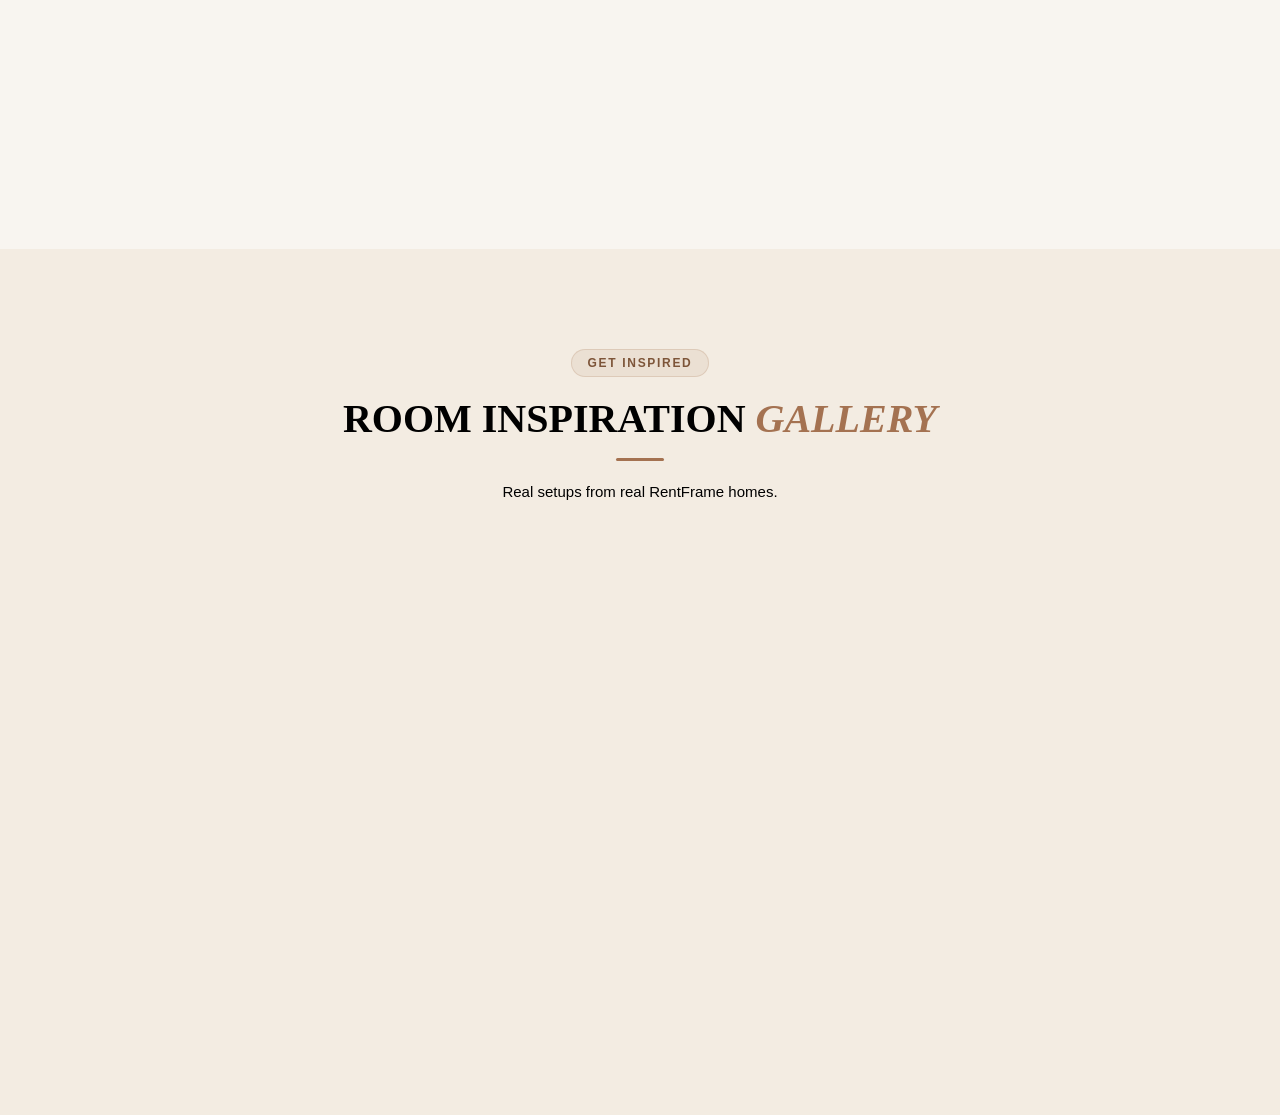
==== commit cbc0fffe: "Updated something" ====
--- a/index.html
+++ b/index.html
@@ -338,7 +338,12 @@
         <div class="product-info">
           <div class="p-cat">Living Room</div>
           <h4>Modular Sofa Set — 5 Seater</h4>
-          <div class="p-rating"><span class="stars">★★★★★</span> 4.8 (216)</div>
+          <div class="p-rating"><span class="stars">
+              <i class="fa-solid fa-star"></i>
+                      <i class="fa-solid fa-star"></i>
+                    <i class="fa-solid fa-star"></i>
+                  <i class="fa-solid fa-star"></i>
+                <i class="fa-solid fa-star"></i><span> 4.8 (216)</div>
           <div class="p-price"><span class="now">₹1,299/mo</span><span class="old">₹1,899</span></div>
           <a href="pricing.html#shop" class="btn-primary btn-sm">Rent Now</a>
         </div>
@@ -356,7 +361,13 @@
         <div class="product-info">
           <div class="p-cat">Bedroom</div>
           <h4>Wooden Queen Bed Frame</h4>
-          <div class="p-rating"><span class="stars">★★★★★</span> 4.7 (184)</div>
+          <div class="p-rating"><span class="stars">
+              <i class="fa-solid fa-star"></i>
+                      <i class="fa-solid fa-star"></i>
+                    <i class="fa-solid fa-star"></i>
+                  <i class="fa-solid fa-star"></i>
+                <i class="fa-solid fa-star"></i>
+          </span> 4.7 (184)</div>
           <div class="p-price"><span class="now">₹899/mo</span><span class="old">₹1,299</span></div>
           <a href="pricing.html#shop" class="btn-primary btn-sm">Rent Now</a>
         </div>
@@ -374,7 +385,13 @@
         <div class="product-info">
           <div class="p-cat">Dining</div>
           <h4>6-Seater Dining Set</h4>
-          <div class="p-rating"><span class="stars">★★★★★</span> 4.9 (97)</div>
+          <div class="p-rating"><span class="stars"> 
+              <i class="fa-solid fa-star"></i>
+                      <i class="fa-solid fa-star"></i>
+                    <i class="fa-solid fa-star"></i>
+                  <i class="fa-solid fa-star"></i>
+                <i class="fa-solid fa-star"></i>
+          </span> 4.9 (97)</div>
           <div class="p-price"><span class="now">₹1,099/mo</span><span class="old">₹1,599</span></div>
           <a href="pricing.html#shop" class="btn-primary btn-sm">Rent Now</a>
         </div>
@@ -392,13 +409,18 @@
         <div class="product-info">
           <div class="p-cat">Home Office</div>
           <h4>Ergonomic Desk &amp; Chair Set</h4>
-          <div class="p-rating"><span class="stars">★★★★★</span> 4.6 (142)</div>
+          <div class="p-rating"><span class="stars"> <  <i class="fa-solid fa-star"></i>
+                      <i class="fa-solid fa-star"></i>
+                    <i class="fa-solid fa-star"></i>
+                  <i class="fa-solid fa-star"></i>
+                <i class="fa-solid fa-star"></i></i></span> 4.6 (142)</div>
           <div class="p-price"><span class="now">₹749/mo</span><span class="old">₹1,099</span></div>
           <a href="pricing.html#shop" class="btn-primary btn-sm">Rent Now</a>
         </div>
       </div>
     </div>
   </section>
+ 
   <script>
     (function () {
       const section = document.getElementById('products');
--- a/index.css
+++ b/index.css
@@ -633,7 +633,7 @@
 
 @media (max-width: 1024px) {
   .room-grid {
-    grid-template-columns: repeat(4, 1fr);
+    grid-template-columns: repeat(3, 1fr);
     gap: 16px;
   }
 }
@@ -1013,7 +1013,7 @@
 
 @media (max-width: 1024px) {
   .product-grid {
-    grid-template-columns: repeat(3, 1fr);
+    grid-template-columns: repeat(2, 1fr);
     gap: 18px;
   }
 }
@@ -1337,22 +1337,8 @@
     font-size: 0.8rem;
     max-width: 260px;
   }
-
-
-  .how-step:not(:last-child)::after {
-    content: '';
-    position: absolute;
-    top: 62px;
-    left: 50%;
-    transform: translateX(-1px);
-    width: 2px;
-    height: 44px;
-    background: repeating-linear-gradient(180deg,
-        var(--primary) 0px,
-        var(--primary) 6px,
-        transparent 6px,
-        transparent 12px);
-    display: block;
+   .how-step:not(:last-child)::after {
+    display: none;
   }
 }
 
@@ -1371,9 +1357,9 @@
     max-width: 100%;
   }
 
-  .how-step:not(:last-child)::after {
-    height: 38px;
-    top: 58px;
+  
+   .how-step:not(:last-child)::after {
+    display: none;
   }
 }
 
@@ -1744,14 +1730,19 @@
 
 .gallery-lightbox-inner {
   position: relative;
-  max-width: 90vw;
+  max-width: 600px;
+  width: 90vw;
   max-height: 90vh;
 }
 
 .gallery-lightbox-inner img {
-  max-width: 100%;
-  max-height: 80vh;
+  width: 100%;
+  max-width: 600px;
+  max-height: 60vh;
+  object-fit: contain;
   border-radius: 12px;
+  display: block;
+  margin: 0 auto;
 }
 
 .gallery-lightbox-caption {
